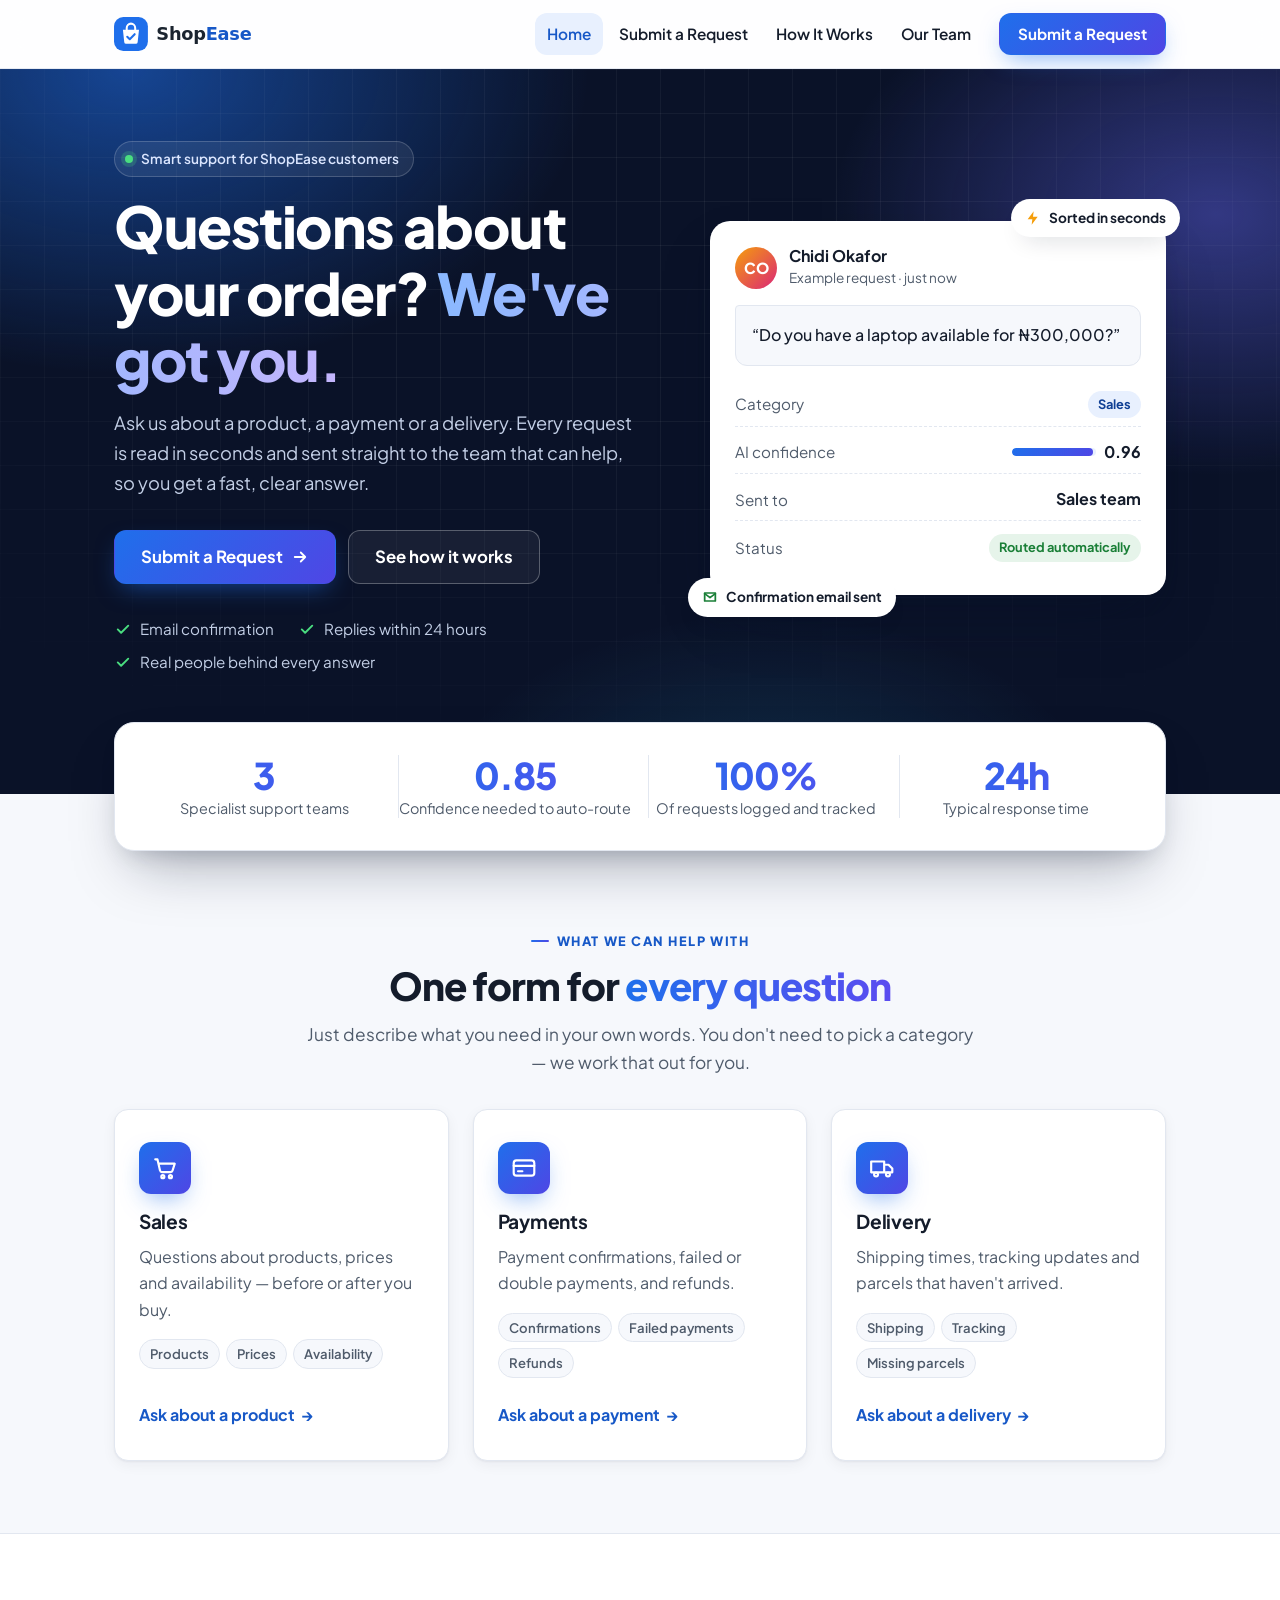
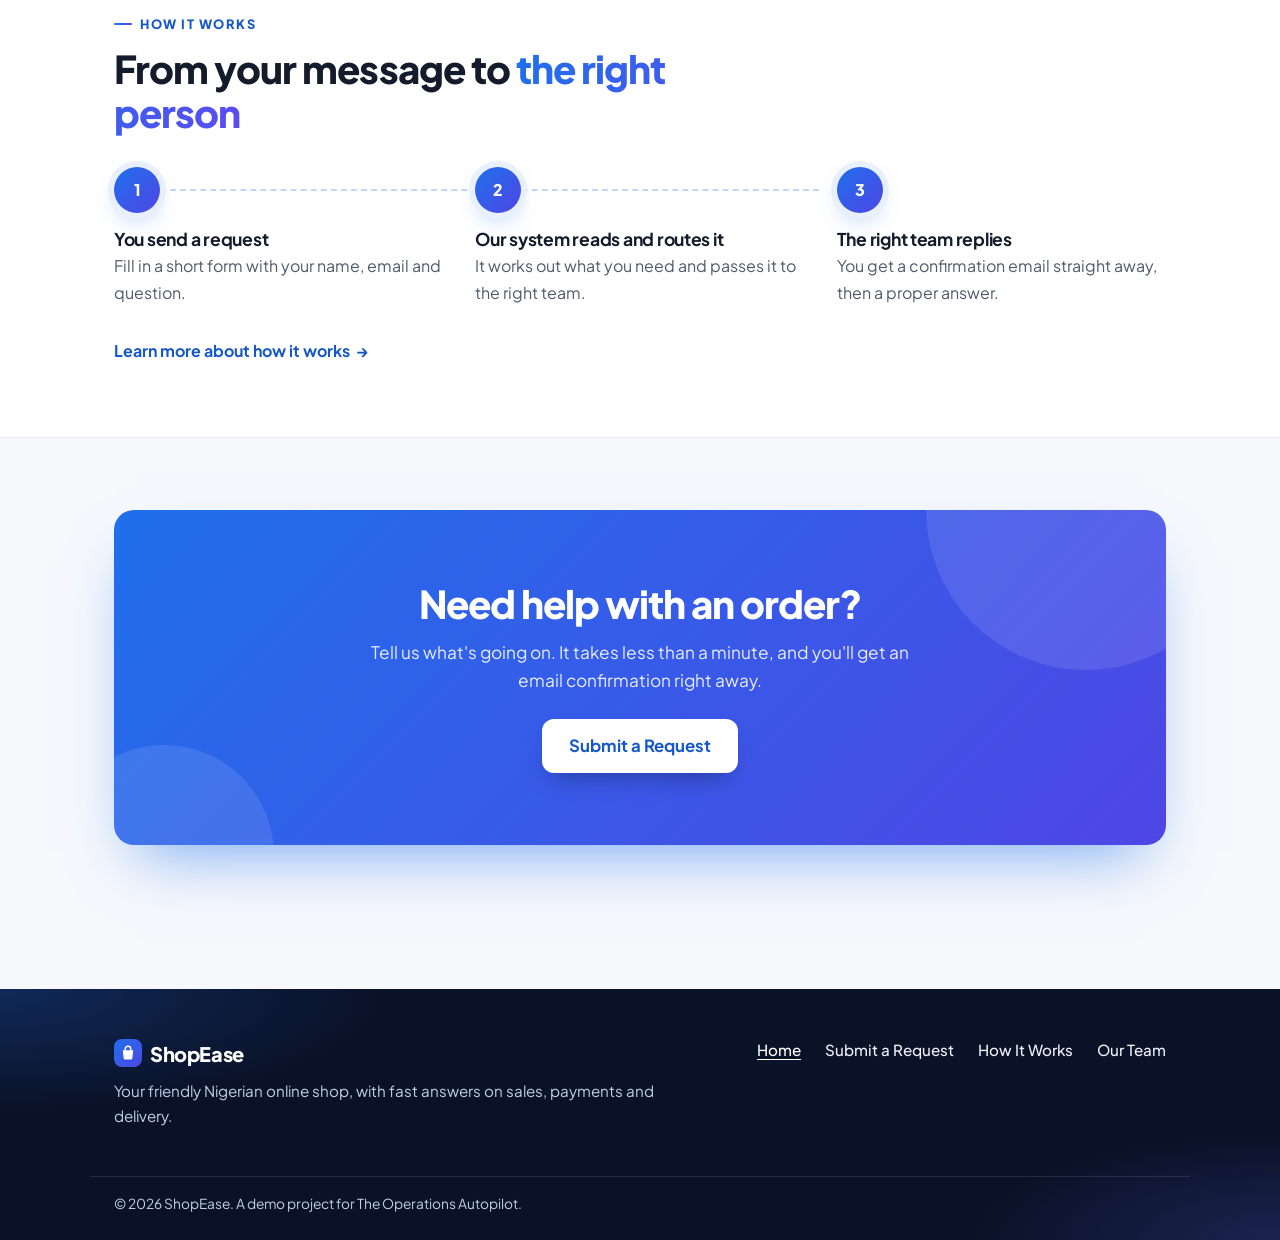
==== shopease-site/index.html @ 523d4b6e "first commit" ====
<!DOCTYPE html>
<html lang="en">
<head>
  <meta charset="utf-8">
  <meta name="viewport" content="width=device-width, initial-scale=1">
  <title>ShopEase — Fast help with sales, payments and delivery</title>
  <meta name="description" content="ShopEase customer support. Ask about products, payments or deliveries and your request goes straight to the right team.">
  <meta name="theme-color" content="#1f6feb">
  <link rel="icon" href="data:image/svg+xml,%3Csvg xmlns='http://www.w3.org/2000/svg' viewBox='0 0 40 40'%3E%3Crect width='40' height='40' rx='11' fill='%231f6feb'/%3E%3Cpath d='M10.5 15h19l-1.6 14.6a2.2 2.2 0 0 1-2.2 2H14.3a2.2 2.2 0 0 1-2.2-2z' fill='white'/%3E%3C/svg%3E">
  <link rel="preconnect" href="https://fonts.googleapis.com">
  <link rel="preconnect" href="https://fonts.gstatic.com" crossorigin>
  <link rel="stylesheet" href="https://fonts.googleapis.com/css2?family=Plus+Jakarta+Sans:wght@400;500;600;700;800&display=swap">
  <link rel="stylesheet" href="css/styles.css">
  <script src="js/main.js" defer></script>
</head>
<body>
  <a class="skip-link" href="#main">Skip to main content</a>

  <header class="site-header">
    <div class="container header-inner">
      <a class="brand" href="index.html"><img src="images/logo.svg" alt="ShopEase home" width="144" height="34"></a>
      <button class="nav-toggle" type="button" aria-expanded="false" aria-controls="site-nav" aria-label="Open menu">
        <span class="nav-toggle-bar"></span><span class="nav-toggle-bar"></span><span class="nav-toggle-bar"></span>
      </button>
      <nav id="site-nav" class="site-nav" aria-label="Main">
        <ul class="nav-list">
          <li><a href="index.html">Home</a></li>
          <li><a href="request.html">Submit a Request</a></li>
          <li><a href="how-it-works.html">How It Works</a></li>
          <li><a href="team.html">Our Team</a></li>
        </ul>
      </nav>
      <a class="btn btn-primary header-cta" href="request.html">Submit a Request</a>
    </div>
  </header>

  <main id="main">
    <section class="hero on-dark" aria-labelledby="hero-title">
      <div class="container hero-inner">
        <div>
          <span class="pill"><span class="pill-dot" aria-hidden="true"></span>Smart support for ShopEase customers</span>
          <h1 id="hero-title">Questions about your order? <span class="text-gradient">We've got you.</span></h1>
          <p class="lead">Ask us about a product, a payment or a delivery. Every request is read in seconds and sent straight to the team that can help, so you get a fast, clear answer.</p>
          <div class="btn-group">
            <a class="btn btn-primary btn-lg" href="request.html">Submit a Request
              <svg class="arrow" viewBox="0 0 24 24" fill="none" stroke="currentColor" stroke-width="2.4" stroke-linecap="round" stroke-linejoin="round" aria-hidden="true"><path d="M5 12h14M13 6l6 6-6 6"/></svg>
            </a>
            <a class="btn btn-ghost btn-lg" href="how-it-works.html">See how it works</a>
          </div>
          <ul class="trust-list">
            <li><svg viewBox="0 0 24 24" fill="none" stroke="currentColor" stroke-width="2.5" stroke-linecap="round" stroke-linejoin="round" aria-hidden="true"><path d="M5 12.5l4.5 4.5L19 7.5"/></svg>Email confirmation</li>
            <li><svg viewBox="0 0 24 24" fill="none" stroke="currentColor" stroke-width="2.5" stroke-linecap="round" stroke-linejoin="round" aria-hidden="true"><path d="M5 12.5l4.5 4.5L19 7.5"/></svg>Replies within 24 hours</li>
            <li><svg viewBox="0 0 24 24" fill="none" stroke="currentColor" stroke-width="2.5" stroke-linecap="round" stroke-linejoin="round" aria-hidden="true"><path d="M5 12.5l4.5 4.5L19 7.5"/></svg>Real people behind every answer</li>
          </ul>
        </div>

        <div class="hero-visual-wrap">
          <span class="float-chip chip-top" aria-hidden="true">
            <svg viewBox="0 0 24 24" fill="currentColor"><path d="M13 2L4 14h7l-1 8 9-12h-7z"/></svg>Sorted in seconds
          </span>
          <figure class="card hero-visual">
            <figcaption>
              <span class="mock-avatar" aria-hidden="true">CO</span>
              <span><span class="mock-from">Chidi Okafor</span><span class="mock-time">Example request · just now</span></span>
            </figcaption>
            <p class="mock-message">“Do you have a laptop available for ₦300,000?”</p>
            <dl class="mock-result">
              <div><dt>Category</dt><dd><span class="tag">Sales</span></dd></div>
              <div><dt>AI confidence</dt><dd class="meter"><span class="meter-track" aria-hidden="true"><span class="meter-fill"></span></span>0.96</dd></div>
              <div><dt>Sent to</dt><dd>Sales team</dd></div>
              <div><dt>Status</dt><dd><span class="tag tag-success">Routed automatically</span></dd></div>
            </dl>
          </figure>
          <span class="float-chip chip-bottom" aria-hidden="true">
            <svg viewBox="0 0 24 24" fill="none" stroke="currentColor" stroke-width="2.6" stroke-linecap="round" stroke-linejoin="round"><path d="M4 6h16v12H4z"/><path d="M4 7l8 6 8-6"/></svg>Confirmation email sent
          </span>
        </div>
      </div>
    </section>

    <section class="stats-wrap" aria-label="ShopEase support at a glance">
      <div class="container">
        <dl class="card stats">
          <div><dt>Specialist support teams</dt><dd class="text-gradient">3</dd></div>
          <div><dt>Confidence needed to auto-route</dt><dd class="text-gradient">0.85</dd></div>
          <div><dt>Of requests logged and tracked</dt><dd class="text-gradient">100%</dd></div>
          <div><dt>Typical response time</dt><dd class="text-gradient">24h</dd></div>
        </dl>
      </div>
    </section>

    <section class="section" aria-labelledby="help-title">
      <div class="container">
        <div class="section-head is-center">
          <span class="eyebrow">What we can help with</span>
          <h2 id="help-title">One form for <span class="text-gradient">every question</span></h2>
          <p>Just describe what you need in your own words. You don't need to pick a category — we work that out for you.</p>
        </div>

        <div class="grid grid-3">
          <article class="card service-card">
            <span class="icon-badge" aria-hidden="true">
              <svg viewBox="0 0 24 24" fill="none" stroke="currentColor" stroke-width="2" stroke-linecap="round" stroke-linejoin="round"><path d="M3 4h2l2.4 10.2a2 2 0 0 0 2 1.6h7.7a2 2 0 0 0 1.9-1.5L21 8H6.2"/><circle cx="10" cy="20" r="1.4"/><circle cx="17" cy="20" r="1.4"/></svg>
            </span>
            <h3>Sales</h3>
            <p>Questions about products, prices and availability — before or after you buy.</p>
            <ul class="topic-list" aria-label="Sales topics"><li>Products</li><li>Prices</li><li>Availability</li></ul>
            <a class="text-link" href="request.html">Ask about a product <span aria-hidden="true">→</span></a>
          </article>

          <article class="card service-card">
            <span class="icon-badge" aria-hidden="true">
              <svg viewBox="0 0 24 24" fill="none" stroke="currentColor" stroke-width="2" stroke-linecap="round" stroke-linejoin="round"><rect x="2.5" y="5" width="19" height="14" rx="2.5"/><path d="M2.5 10h19M6.5 15h4"/></svg>
            </span>
            <h3>Payments</h3>
            <p>Payment confirmations, failed or double payments, and refunds.</p>
            <ul class="topic-list" aria-label="Payment topics"><li>Confirmations</li><li>Failed payments</li><li>Refunds</li></ul>
            <a class="text-link" href="request.html">Ask about a payment <span aria-hidden="true">→</span></a>
          </article>

          <article class="card service-card">
            <span class="icon-badge" aria-hidden="true">
              <svg viewBox="0 0 24 24" fill="none" stroke="currentColor" stroke-width="2" stroke-linecap="round" stroke-linejoin="round"><path d="M2 6h12v10H2zM14 9h4l3.5 3.5V16H14"/><circle cx="6.5" cy="18" r="1.8"/><circle cx="17.5" cy="18" r="1.8"/></svg>
            </span>
            <h3>Delivery</h3>
            <p>Shipping times, tracking updates and parcels that haven't arrived.</p>
            <ul class="topic-list" aria-label="Delivery topics"><li>Shipping</li><li>Tracking</li><li>Missing parcels</li></ul>
            <a class="text-link" href="request.html">Ask about a delivery <span aria-hidden="true">→</span></a>
          </article>
        </div>
      </div>
    </section>

    <section class="section section-alt" aria-labelledby="steps-title">
      <div class="container">
        <div class="section-head">
          <span class="eyebrow">How it works</span>
          <h2 id="steps-title">From your message to <span class="text-gradient">the right person</span></h2>
        </div>
        <ol class="mini-steps">
          <li>
            <span class="step-num" aria-hidden="true">1</span>
            <div>
              <h3>You send a request</h3>
              <p>Fill in a short form with your name, email and question.</p>
            </div>
          </li>
          <li>
            <span class="step-num" aria-hidden="true">2</span>
            <div>
              <h3>Our system reads and routes it</h3>
              <p>It works out what you need and passes it to the right team.</p>
            </div>
          </li>
          <li>
            <span class="step-num" aria-hidden="true">3</span>
            <div>
              <h3>The right team replies</h3>
              <p>You get a confirmation email straight away, then a proper answer.</p>
            </div>
          </li>
        </ol>
        <a class="text-link" href="how-it-works.html">Learn more about how it works <span aria-hidden="true">→</span></a>
      </div>
    </section>

    <section class="section" aria-labelledby="cta-title">
      <div class="container">
        <div class="cta-band">
          <h2 id="cta-title">Need help with an order?</h2>
          <p>Tell us what's going on. It takes less than a minute, and you'll get an email confirmation right away.</p>
          <a class="btn btn-light btn-lg" href="request.html">Submit a Request</a>
        </div>
      </div>
    </section>
  </main>

  <footer class="site-footer">
    <div class="container footer-inner">
      <div>
        <p class="footer-brand"><span class="footer-mark" aria-hidden="true"></span>ShopEase</p>
        <p>Your friendly Nigerian online shop, with fast answers on sales, payments and delivery.</p>
      </div>
      <nav aria-label="Footer">
        <ul class="footer-links">
          <li><a href="index.html">Home</a></li>
          <li><a href="request.html">Submit a Request</a></li>
          <li><a href="how-it-works.html">How It Works</a></li>
          <li><a href="team.html">Our Team</a></li>
        </ul>
      </nav>
    </div>
    <div class="container footer-bottom">
      <p>&copy; <span data-year>2026</span> ShopEase. A demo project for The Operations Autopilot.</p>
    </div>
  </footer>
</body>
</html>
---- shopease-site/css/styles.css ----
/* ==========================================================================
   ShopEase — shared stylesheet (mobile-first)
   ========================================================================== */

:root {
  /* Brand */
  --color-brand: #1f6feb;
  --color-brand-dark: #1758c7;
  --color-brand-darker: #0f3f94;
  --color-brand-soft: #e8f0fe;
  --color-indigo: #4f46e5;
  --gradient-brand: linear-gradient(135deg, #1f6feb 0%, #4f46e5 100%);
  --gradient-brand-hover: linear-gradient(135deg, #1758c7 0%, #4338ca 100%);
  --gradient-text: linear-gradient(90deg, #1f6feb 0%, #5b4cf0 100%);
  --gradient-text-dark: linear-gradient(90deg, #8ab8ff 0%, #c4b5fd 100%);

  /* Surfaces & text */
  --color-bg: #f6f8fc;
  --color-surface: #ffffff;
  --color-text: #141c2b;
  --color-muted: #4f5b6b;
  --color-border: #e2e7f0;
  --color-input-border: #b3bdcb;
  --color-navy: #0a1228;
  --color-navy-2: #121d3d;
  --color-on-dark: #ffffff;
  --color-on-dark-muted: #c3cfe6;

  /* Status */
  --color-success: #1a7f37;
  --color-success-soft: #e6f4ea;
  --color-success-bright: #4ade80;
  --color-error: #c62828;
  --color-error-soft: #fdecec;
  --color-warning: #8a5a00;
  --color-warning-soft: #fff6d6;

  /* Footer */
  --color-footer-text: #c3cfe6;
  --color-footer-link: #eef3fa;

  /* Spacing */
  --space-1: 4px;
  --space-2: 8px;
  --space-3: 12px;
  --space-4: 16px;
  --space-5: 24px;
  --space-6: 32px;
  --space-7: 48px;
  --space-8: 72px;
  --space-9: 96px;

  /* Radii */
  --radius-sm: 10px;
  --radius: 12px;
  --radius-lg: 14px;
  --radius-xl: 20px;
  --radius-pill: 999px;

  /* Shadows */
  --shadow-sm: 0 1px 2px rgba(16, 24, 48, 0.05), 0 4px 14px rgba(16, 24, 48, 0.05);
  --shadow: 0 10px 30px -12px rgba(16, 24, 48, 0.18), 0 4px 10px -4px rgba(16, 24, 48, 0.06);
  --shadow-lg: 0 30px 60px -20px rgba(10, 18, 40, 0.35), 0 12px 24px -12px rgba(10, 18, 40, 0.2);
  --shadow-glow: 0 10px 24px -8px rgba(31, 111, 235, 0.55);
  --ring: 0 0 0 4px rgba(31, 111, 235, 0.18);
  --ring-error: 0 0 0 4px rgba(198, 40, 40, 0.15);

  /* Layout & type */
  --max-width: 1100px;
  --header-h: 68px;
  --font: "Plus Jakarta Sans", system-ui, -apple-system, "Segoe UI", Roboto, "Helvetica Neue", Arial, sans-serif;
  --transition: 0.2s ease;
}

/* ---------- Base ---------- */
*,
*::before,
*::after {
  box-sizing: border-box;
}

[hidden] {
  display: none !important;
}

html {
  -webkit-text-size-adjust: 100%;
  scroll-padding-top: calc(var(--header-h) + var(--space-4));
}

body {
  margin: 0;
  min-height: 100vh;
  display: flex;
  flex-direction: column;
  font-family: var(--font);
  font-size: 1rem;
  line-height: 1.65;
  color: var(--color-text);
  background: var(--color-bg);
  overflow-x: hidden;
  overflow-wrap: break-word;
  -webkit-font-smoothing: antialiased;
}

main {
  flex: 1 0 auto;
}

img,
svg {
  max-width: 100%;
}

img {
  display: block;
  height: auto;
}

h1,
h2,
h3 {
  margin: 0 0 var(--space-3);
  line-height: 1.15;
  letter-spacing: -0.025em;
  font-weight: 800;
}

h1 {
  font-size: clamp(2.2rem, 5vw + 1rem, 3.6rem);
}

h2 {
  font-size: clamp(1.7rem, 2.5vw + 1rem, 2.4rem);
}

h3 {
  font-size: 1.2rem;
  font-weight: 700;
  letter-spacing: -0.015em;
}

p {
  margin: 0 0 var(--space-4);
}

a {
  color: var(--color-brand-dark);
  text-underline-offset: 3px;
}

a:hover {
  color: var(--color-brand-darker);
}

:focus-visible {
  outline: 3px solid var(--color-brand);
  outline-offset: 2px;
  border-radius: 6px;
}

::selection {
  background: #cfe0ff;
}

.sr-only {
  position: absolute;
  width: 1px;
  height: 1px;
  padding: 0;
  margin: -1px;
  overflow: hidden;
  clip: rect(0, 0, 0, 0);
  white-space: nowrap;
  border: 0;
}

.skip-link {
  position: absolute;
  left: var(--space-4);
  top: -100px;
  z-index: 100;
  padding: var(--space-2) var(--space-4);
  background: var(--color-surface);
  border-radius: var(--radius-sm);
  box-shadow: var(--shadow);
  font-weight: 600;
}

.skip-link:focus {
  top: var(--space-2);
}

.container {
  position: relative;
  width: 100%;
  max-width: var(--max-width);
  margin: 0 auto;
  padding: 0 var(--space-4);
}

@media (min-width: 768px) {
  .container {
    padding: 0 var(--space-5);
  }
}

.text-gradient {
  background: var(--gradient-text);
  -webkit-background-clip: text;
  background-clip: text;
  color: transparent;
}

.on-dark .text-gradient {
  background-image: var(--gradient-text-dark);
}

/* ---------- Buttons ---------- */
.btn {
  position: relative;
  display: inline-flex;
  align-items: center;
  justify-content: center;
  gap: var(--space-2);
  min-height: 48px;
  padding: 11px 22px;
  border: 1px solid transparent;
  border-radius: var(--radius);
  font: inherit;
  font-weight: 700;
  line-height: 1.2;
  text-align: center;
  text-decoration: none;
  cursor: pointer;
  transition: background-color var(--transition), border-color var(--transition),
    color var(--transition), box-shadow var(--transition), transform var(--transition);
}

.btn svg {
  width: 18px;
  height: 18px;
  flex: none;
  transition: transform var(--transition);
}

.btn:hover svg.arrow {
  transform: translateX(3px);
}

.btn-primary {
  background: var(--color-brand);
  background-image: var(--gradient-brand);
  color: #fff;
  box-shadow: var(--shadow-glow);
}

.btn-primary:hover {
  background-image: var(--gradient-brand-hover);
  color: #fff;
  transform: translateY(-1px);
  box-shadow: 0 14px 28px -10px rgba(31, 111, 235, 0.65);
}

.btn-secondary {
  background: var(--color-surface);
  color: var(--color-brand-dark);
  border-color: var(--color-border);
  box-shadow: var(--shadow-sm);
}

.btn-secondary:hover {
  border-color: #b9cdf3;
  color: var(--color-brand-darker);
  transform: translateY(-1px);
}

.btn-ghost {
  background: rgba(255, 255, 255, 0.06);
  color: #fff;
  border-color: rgba(255, 255, 255, 0.28);
}

.btn-ghost:hover {
  background: rgba(255, 255, 255, 0.14);
  color: #fff;
  border-color: rgba(255, 255, 255, 0.5);
}

.btn-light {
  background: #fff;
  color: var(--color-brand-dark);
  box-shadow: 0 12px 24px -10px rgba(0, 0, 0, 0.35);
}

.btn-light:hover {
  color: var(--color-indigo);
  transform: translateY(-1px);
}

.btn-sm {
  min-height: 40px;
  padding: 8px 14px;
  font-size: 0.9rem;
}

.btn-lg {
  min-height: 54px;
  padding: 14px 26px;
  font-size: 1.05rem;
}

.btn-block {
  width: 100%;
}

.btn[disabled] {
  opacity: 0.75;
  cursor: not-allowed;
  transform: none;
}

.btn-group {
  display: flex;
  flex-wrap: wrap;
  gap: var(--space-3);
}

.spinner {
  display: none;
  width: 18px;
  height: 18px;
  border: 2px solid rgba(255, 255, 255, 0.45);
  border-top-color: #fff;
  border-radius: 50%;
  animation: spin 0.8s linear infinite;
}

.is-loading .spinner {
  display: inline-block;
}

@keyframes spin {
  to {
    transform: rotate(360deg);
  }
}

/* ---------- Header & navigation ---------- */
.site-header {
  position: sticky;
  top: 0;
  z-index: 50;
  background: rgba(255, 255, 255, 0.86);
  -webkit-backdrop-filter: saturate(180%) blur(14px);
  backdrop-filter: saturate(180%) blur(14px);
  border-bottom: 1px solid rgba(226, 231, 240, 0.8);
  transition: box-shadow var(--transition);
}

.site-header.is-scrolled {
  box-shadow: 0 6px 24px -12px rgba(10, 18, 40, 0.25);
}

.header-inner {
  display: flex;
  align-items: center;
  gap: var(--space-4);
  min-height: var(--header-h);
}

.brand {
  display: inline-flex;
  align-items: center;
  margin-right: auto;
  border-radius: var(--radius-sm);
}

.brand img {
  width: 144px;
  height: auto;
}

.nav-toggle {
  display: inline-flex;
  flex-direction: column;
  justify-content: center;
  gap: 5px;
  width: 46px;
  height: 46px;
  padding: 12px 11px;
  background: var(--color-surface);
  border: 1px solid var(--color-border);
  border-radius: var(--radius);
  box-shadow: var(--shadow-sm);
  cursor: pointer;
}

.nav-toggle-bar {
  display: block;
  width: 100%;
  height: 2px;
  background: var(--color-text);
  border-radius: 2px;
  transition: transform var(--transition), opacity var(--transition);
}

.nav-open .nav-toggle-bar:nth-child(1) {
  transform: translateY(7px) rotate(45deg);
}

.nav-open .nav-toggle-bar:nth-child(2) {
  opacity: 0;
}

.nav-open .nav-toggle-bar:nth-child(3) {
  transform: translateY(-7px) rotate(-45deg);
}

.site-nav {
  display: none;
  position: absolute;
  top: 100%;
  left: 0;
  right: 0;
  background: var(--color-surface);
  border-bottom: 1px solid var(--color-border);
  box-shadow: var(--shadow-lg);
}

.nav-open .site-nav {
  display: block;
  animation: menu-in 0.2s ease;
}

@keyframes menu-in {
  from {
    opacity: 0;
    transform: translateY(-6px);
  }
}

.nav-list {
  list-style: none;
  margin: 0;
  padding: var(--space-2) var(--space-4) var(--space-4);
}

.nav-list a {
  display: block;
  padding: var(--space-3) var(--space-4);
  border-radius: var(--radius);
  color: var(--color-text);
  font-weight: 600;
  text-decoration: none;
  transition: background-color var(--transition), color var(--transition);
}

.nav-list a:hover {
  background: var(--color-brand-soft);
  color: var(--color-brand-darker);
}

.nav-list a[aria-current="page"] {
  background: var(--color-brand-soft);
  color: var(--color-brand-dark);
}

.header-cta {
  display: none;
}

@media (min-width: 960px) {
  .nav-toggle {
    display: none;
  }

  .site-nav {
    display: block;
    position: static;
    background: none;
    border: 0;
    box-shadow: none;
  }

  .nav-list {
    display: flex;
    gap: var(--space-1);
    padding: 0;
  }

  .nav-list a {
    padding: var(--space-2) var(--space-3);
    font-size: 0.96rem;
  }

  .header-cta {
    display: inline-flex;
    min-height: 42px;
    padding: 8px 18px;
    font-size: 0.95rem;
  }
}

/* ---------- Dark hero areas ---------- */
.on-dark {
  position: relative;
  isolation: isolate;
  overflow: hidden;
  color: var(--color-on-dark);
  background:
    radial-gradient(60% 70% at 10% 0%, rgba(31, 111, 235, 0.55) 0%, transparent 60%),
    radial-gradient(50% 60% at 95% 20%, rgba(99, 102, 241, 0.45) 0%, transparent 60%),
    radial-gradient(40% 50% at 60% 110%, rgba(56, 189, 248, 0.2) 0%, transparent 70%),
    var(--color-navy);
}

/* faint grid texture */
.on-dark::before {
  content: "";
  position: absolute;
  inset: 0;
  z-index: -1;
  background-image:
    linear-gradient(rgba(255, 255, 255, 0.05) 1px, transparent 1px),
    linear-gradient(90deg, rgba(255, 255, 255, 0.05) 1px, transparent 1px);
  background-size: 44px 44px;
  -webkit-mask-image: radial-gradient(ellipse 80% 70% at 50% 30%, #000 30%, transparent 100%);
  mask-image: radial-gradient(ellipse 80% 70% at 50% 30%, #000 30%, transparent 100%);
}

.on-dark h1,
.on-dark h2 {
  color: var(--color-on-dark);
}

.on-dark .lead {
  color: var(--color-on-dark-muted);
}

.pill {
  display: inline-flex;
  align-items: center;
  gap: var(--space-2);
  margin-bottom: var(--space-4);
  padding: 6px 14px 6px 10px;
  border: 1px solid rgba(255, 255, 255, 0.18);
  border-radius: var(--radius-pill);
  background: rgba(255, 255, 255, 0.07);
  color: #dbe6ff;
  font-size: 0.85rem;
  font-weight: 600;
}

.pill-dot {
  width: 8px;
  height: 8px;
  border-radius: 50%;
  background: var(--color-success-bright);
  box-shadow: 0 0 0 4px rgba(74, 222, 128, 0.2);
}

/* ---------- Sections & generic blocks ---------- */
.section {
  padding: var(--space-7) 0;
}

.section-alt {
  background: var(--color-surface);
  border-top: 1px solid var(--color-border);
  border-bottom: 1px solid var(--color-border);
}

@media (min-width: 768px) {
  .section {
    padding: var(--space-8) 0;
  }
}

.section.section-tight {
  padding-top: var(--space-6);
}

.section.section-flush {
  padding-top: 0;
}

.section-head {
  max-width: 680px;
  margin-bottom: var(--space-6);
}

.section-head.is-center {
  margin-left: auto;
  margin-right: auto;
  text-align: center;
}

.section-head p {
  color: var(--color-muted);
  font-size: 1.08rem;
}

.eyebrow {
  display: inline-flex;
  align-items: center;
  gap: var(--space-2);
  margin-bottom: var(--space-3);
  color: var(--color-brand-dark);
  font-size: 0.8rem;
  font-weight: 800;
  letter-spacing: 0.12em;
  text-transform: uppercase;
}

.eyebrow::before {
  content: "";
  width: 18px;
  height: 2px;
  border-radius: 2px;
  background: var(--gradient-brand);
}

.lead {
  font-size: 1.14rem;
  color: var(--color-muted);
  max-width: 620px;
}

.card {
  background: var(--color-surface);
  border: 1px solid var(--color-border);
  border-radius: var(--radius-lg);
  box-shadow: var(--shadow-sm);
  padding: var(--space-5);
}

.card > :last-child {
  margin-bottom: 0;
}

.grid {
  display: grid;
  gap: var(--space-5);
}

@media (min-width: 768px) {
  .grid-3 {
    grid-template-columns: repeat(3, minmax(0, 1fr));
  }

  .grid-2 {
    grid-template-columns: repeat(2, minmax(0, 1fr));
  }
}

.icon-badge {
  display: inline-grid;
  place-items: center;
  width: 52px;
  height: 52px;
  margin-bottom: var(--space-4);
  border-radius: var(--radius);
  background: var(--gradient-brand);
  color: #fff;
  box-shadow: var(--shadow-glow);
}

.icon-badge svg {
  width: 26px;
  height: 26px;
}

.text-link {
  display: inline-flex;
  align-items: center;
  gap: 6px;
  font-weight: 700;
  text-decoration: none;
}

.text-link span {
  transition: transform var(--transition);
}

.text-link:hover span {
  transform: translateX(3px);
}

.tag {
  display: inline-block;
  padding: 3px 10px;
  border-radius: var(--radius-pill);
  font-size: 0.8rem;
  font-weight: 700;
  background: var(--color-brand-soft);
  color: var(--color-brand-darker);
}

.tag-success {
  background: var(--color-success-soft);
  color: var(--color-success);
}

.tag-warning {
  background: var(--color-warning-soft);
  color: var(--color-warning);
}

/* Fade-up on scroll (added by main.js only to content below the fold) */
.reveal-pending {
  opacity: 0;
  transform: translateY(18px);
}

.reveal-in {
  opacity: 1;
  transform: none;
  transition: opacity 0.6s ease, transform 0.6s ease;
}

/* ---------- Home hero ---------- */
.hero {
  padding: var(--space-7) 0 var(--space-9);
}

.hero-inner {
  display: grid;
  gap: var(--space-7);
  align-items: center;
}

.hero h1 {
  margin-bottom: var(--space-4);
}

.hero .lead {
  margin-bottom: var(--space-6);
}

.trust-list {
  list-style: none;
  display: flex;
  flex-wrap: wrap;
  gap: var(--space-2) var(--space-5);
  margin: var(--space-6) 0 0;
  padding: 0;
  color: var(--color-on-dark-muted);
  font-size: 0.95rem;
}

.trust-list li {
  display: inline-flex;
  align-items: center;
  gap: var(--space-2);
}

.trust-list svg {
  width: 18px;
  height: 18px;
  color: var(--color-success-bright);
  flex: none;
}

.hero-visual-wrap {
  position: relative;
  padding: var(--space-4) 0;
}

.hero-visual {
  margin: 0;
  padding: var(--space-5);
  border: 1px solid rgba(255, 255, 255, 0.6);
  border-radius: var(--radius-xl);
  color: var(--color-text);
  box-shadow: var(--shadow-lg);
}

.hero-visual figcaption {
  display: flex;
  align-items: center;
  gap: var(--space-3);
  margin-bottom: var(--space-4);
}

.mock-avatar {
  display: grid;
  place-items: center;
  flex: none;
  width: 42px;
  height: 42px;
  border-radius: 50%;
  background: linear-gradient(135deg, #f59e0b, #db2777);
  color: #fff;
  font-weight: 800;
  font-size: 0.95rem;
}

.mock-from {
  display: block;
  font-weight: 700;
  line-height: 1.3;
}

.mock-time {
  display: block;
  color: var(--color-muted);
  font-size: 0.85rem;
}

.mock-message {
  margin: 0 0 var(--space-4);
  padding: var(--space-4);
  background: var(--color-bg);
  border: 1px solid var(--color-border);
  border-radius: 4px var(--radius) var(--radius) var(--radius);
  font-size: 1rem;
  font-weight: 500;
}

.mock-result {
  display: grid;
  gap: var(--space-1);
  margin: 0;
}

.mock-result > div {
  display: flex;
  align-items: center;
  justify-content: space-between;
  gap: var(--space-3);
  padding: var(--space-2) 0;
  border-bottom: 1px dashed var(--color-border);
}

.mock-result > div:last-child {
  border-bottom: 0;
}

.mock-result dt {
  color: var(--color-muted);
  font-size: 0.95rem;
}

.mock-result dd {
  margin: 0;
  font-weight: 700;
  text-align: right;
}

.meter {
  display: inline-flex;
  align-items: center;
  gap: var(--space-2);
}

.meter-track {
  width: 84px;
  height: 8px;
  border-radius: var(--radius-pill);
  background: var(--color-brand-soft);
  overflow: hidden;
}

.meter-fill {
  display: block;
  height: 100%;
  width: 96%;
  border-radius: inherit;
  background: var(--gradient-brand);
}

.float-chip {
  position: absolute;
  z-index: 2;
  display: inline-flex;
  align-items: center;
  gap: var(--space-2);
  padding: 8px 14px;
  border-radius: var(--radius-pill);
  background: #fff;
  color: var(--color-text);
  font-size: 0.85rem;
  font-weight: 700;
  box-shadow: var(--shadow-lg);
  animation: float 6s ease-in-out infinite;
}

.float-chip svg {
  width: 16px;
  height: 16px;
}

.chip-top {
  top: -6px;
  right: 12px;
}

.chip-top svg {
  color: #f59e0b;
}

.chip-bottom {
  bottom: -6px;
  left: 12px;
  animation-delay: -3s;
}

.chip-bottom svg {
  color: var(--color-success);
}

@keyframes float {
  50% {
    transform: translateY(-6px);
  }
}

@media (min-width: 900px) {
  .hero {
    padding: var(--space-8) 0 calc(var(--space-9) + var(--space-5));
  }

  .hero-inner {
    grid-template-columns: minmax(0, 1.15fr) minmax(0, 1fr);
    gap: var(--space-8);
  }

  .chip-top {
    right: -14px;
  }

  .chip-bottom {
    left: -22px;
  }
}

/* ---------- Stats strip ---------- */
.stats-wrap {
  margin-top: calc(-1 * var(--space-8));
  position: relative;
  z-index: 2;
}

.stats {
  display: grid;
  grid-template-columns: repeat(2, minmax(0, 1fr));
  gap: var(--space-5) var(--space-4);
  margin: 0;
  padding: var(--space-5);
  border-radius: var(--radius-xl);
  box-shadow: var(--shadow-lg);
}

.stats > div {
  display: flex;
  flex-direction: column-reverse;
  justify-content: flex-end; /* numbers line up at the top */
  text-align: center;
}

.stats dt {
  color: var(--color-muted);
  font-size: 0.9rem;
  line-height: 1.4;
}

.stats dd {
  margin: 0 0 2px;
  font-size: clamp(1.7rem, 3vw + 0.8rem, 2.3rem);
  font-weight: 800;
  letter-spacing: -0.03em;
  line-height: 1.1;
}

@media (min-width: 768px) {
  .stats {
    grid-template-columns: repeat(4, minmax(0, 1fr));
    padding: var(--space-6);
  }

  .stats > div + div {
    border-left: 1px solid var(--color-border);
  }
}

/* ---------- Service cards ---------- */
.service-card {
  position: relative;
  display: flex;
  flex-direction: column;
  padding: var(--space-6) var(--space-5);
  overflow: hidden;
  transition: box-shadow var(--transition), transform var(--transition), border-color var(--transition);
}

.service-card::after {
  content: "";
  position: absolute;
  inset: 0 0 auto 0;
  height: 4px;
  background: var(--gradient-brand);
  transform: scaleX(0);
  transform-origin: left;
  transition: transform 0.35s ease;
}

.service-card:hover {
  border-color: #c9d8f5;
  box-shadow: var(--shadow);
  transform: translateY(-4px);
}

.service-card:hover::after {
  transform: scaleX(1);
}

.service-card p {
  color: var(--color-muted);
}

.topic-list {
  list-style: none;
  display: flex;
  flex-wrap: wrap;
  gap: 6px;
  margin: 0 0 var(--space-5);
  padding: 0;
}

.topic-list li {
  padding: 3px 10px;
  border-radius: var(--radius-pill);
  background: var(--color-bg);
  border: 1px solid var(--color-border);
  color: var(--color-muted);
  font-size: 0.82rem;
  font-weight: 600;
}

.service-card .text-link {
  margin-top: auto;
}

/* ---------- Mini steps (home teaser) ---------- */
.mini-steps {
  position: relative;
  list-style: none;
  margin: 0 0 var(--space-6);
  padding: 0;
  display: grid;
  gap: var(--space-4);
}

.mini-steps li {
  display: flex;
  gap: var(--space-4);
  align-items: flex-start;
}

.step-num {
  position: relative;
  display: inline-grid;
  place-items: center;
  flex: none;
  width: 46px;
  height: 46px;
  border-radius: 50%;
  background: var(--gradient-brand);
  color: #fff;
  font-weight: 800;
  box-shadow: 0 0 0 6px var(--color-brand-soft), var(--shadow-glow);
}

.mini-steps h3 {
  margin-bottom: var(--space-1);
  font-size: 1.1rem;
}

.mini-steps p {
  margin: 0;
  color: var(--color-muted);
}

@media (min-width: 768px) {
  .mini-steps {
    grid-template-columns: repeat(3, minmax(0, 1fr));
    gap: var(--space-6);
  }

  /* dashed line joining the three steps */
  .mini-steps::before {
    content: "";
    position: absolute;
    top: 22px;
    left: 46px;
    right: 33%;
    border-top: 2px dashed #c4d5f5;
  }

  .mini-steps li {
    flex-direction: column;
  }
}

/* ---------- CTA band ---------- */
.cta-band {
  position: relative;
  isolation: isolate;
  overflow: hidden;
  padding: var(--space-7) var(--space-5);
  border-radius: var(--radius-xl);
  background: var(--gradient-brand);
  color: #fff;
  text-align: center;
  box-shadow: 0 30px 60px -24px rgba(31, 111, 235, 0.6);
}

.cta-band::before,
.cta-band::after {
  content: "";
  position: absolute;
  z-index: -1;
  border-radius: 50%;
  background: rgba(255, 255, 255, 0.1);
}

.cta-band::before {
  width: 320px;
  height: 320px;
  top: -160px;
  right: -80px;
}

.cta-band::after {
  width: 220px;
  height: 220px;
  bottom: -120px;
  left: -60px;
}

.cta-band h2 {
  color: #fff;
}

.cta-band p {
  max-width: 560px;
  margin: 0 auto var(--space-5);
  color: #e6edff;
  font-size: 1.08rem;
}

@media (min-width: 768px) {
  .cta-band {
    padding: var(--space-8) var(--space-7);
  }
}

/* ---------- Inner page hero ---------- */
.page-hero {
  padding: var(--space-7) 0;
}

.page-hero h1 {
  font-size: clamp(2rem, 3.5vw + 1rem, 3rem);
}

.page-hero .lead {
  margin-bottom: 0;
}

.page-hero.has-overlap {
  padding-bottom: calc(var(--space-7) + var(--space-7));
}

.overlap {
  margin-top: calc(-1 * var(--space-7));
  position: relative;
  z-index: 2;
}

@media (min-width: 768px) {
  .page-hero {
    padding: var(--space-8) 0;
  }

  .page-hero.has-overlap {
    padding-bottom: calc(var(--space-8) + var(--space-7));
  }
}

/* ---------- Alerts ---------- */
.alert {
  display: flex;
  flex-wrap: wrap;
  align-items: center;
  gap: var(--space-3);
  padding: var(--space-3) var(--space-4);
  border: 1px solid;
  border-radius: var(--radius);
  font-size: 0.96rem;
}

.alert p {
  flex: 1 1 220px;
  margin: 0;
}

.alert-warning {
  background: var(--color-warning-soft);
  border-color: #f0d68a;
  color: var(--color-warning);
}

.alert-error {
  background: var(--color-error-soft);
  border-color: #f3b8b8;
  color: var(--color-error);
}

.alert-success {
  background: var(--color-success-soft);
  border-color: #b5dfc0;
  color: var(--color-success);
}

.alert-info {
  background: var(--color-brand-soft);
  border-color: #bcd2fa;
  color: var(--color-brand-darker);
}

.alert code {
  font-weight: 700;
}

/* ---------- Request page ---------- */
.request-layout {
  display: grid;
  gap: var(--space-5);
  align-items: start;
}

@media (min-width: 900px) {
  .request-layout {
    grid-template-columns: minmax(0, 1.7fr) minmax(0, 1fr);
  }

  .info-card {
    position: sticky;
    top: calc(var(--header-h) + var(--space-4));
  }
}

.stack > * + * {
  margin-top: var(--space-4);
}

.demo-panel {
  border: 2px dashed #8fb3f5;
  background: linear-gradient(135deg, #eef4ff 0%, #f1efff 100%);
  box-shadow: var(--shadow);
}

.demo-panel h2 {
  font-size: 1.15rem;
  margin-bottom: var(--space-1);
}

.demo-panel p {
  color: var(--color-muted);
  font-size: 0.95rem;
  margin-bottom: var(--space-3);
}

.demo-buttons {
  display: flex;
  flex-wrap: wrap;
  gap: var(--space-2);
}

.form-card {
  position: relative;
  overflow: hidden;
  padding: var(--space-6) var(--space-5);
  border-radius: var(--radius-xl);
  box-shadow: var(--shadow-lg);
}

.form-card::before {
  content: "";
  position: absolute;
  inset: 0 0 auto 0;
  height: 5px;
  background: var(--gradient-brand);
}

@media (min-width: 768px) {
  .form-card {
    padding: var(--space-7) var(--space-7) var(--space-6);
  }
}

.form-card h2 {
  font-size: 1.5rem;
  margin-bottom: var(--space-1);
}

.form-note {
  color: var(--color-muted);
  font-size: 0.92rem;
  margin-bottom: var(--space-5);
}

.field {
  margin-bottom: var(--space-5);
}

.field label {
  display: block;
  margin-bottom: 8px;
  font-weight: 700;
  font-size: 0.96rem;
}

.req {
  color: var(--color-error);
}

.field input,
.field textarea {
  display: block;
  width: 100%;
  padding: 13px 16px;
  font: inherit;
  font-size: 1rem; /* 16px avoids zoom on iOS */
  color: var(--color-text);
  background: #fbfcfe;
  border: 1px solid var(--color-input-border);
  border-radius: var(--radius);
  outline: 2px solid transparent;
  transition: border-color var(--transition), box-shadow var(--transition), background-color var(--transition);
}

.field input::placeholder,
.field textarea::placeholder {
  color: #6b7686;
}

.field textarea {
  min-height: 170px;
  resize: vertical;
}

.field input:hover,
.field textarea:hover {
  border-color: #8d9aad;
}

.field input:focus,
.field textarea:focus {
  background: #fff;
  border-color: var(--color-brand);
  box-shadow: var(--ring);
}

.field [aria-invalid="true"] {
  border-color: var(--color-error);
  background: #fffafa;
}

.field [aria-invalid="true"]:focus {
  box-shadow: var(--ring-error);
}

.field-meta {
  display: flex;
  align-items: flex-start;
  gap: var(--space-3);
}

.field-hint {
  margin: 6px 0 0;
  color: var(--color-muted);
  font-size: 0.9rem;
}

.field-error {
  margin: 6px 0 0;
  color: var(--color-error);
  font-size: 0.9rem;
  font-weight: 600;
}

.field-error:empty {
  display: none;
}

.char-count {
  margin: 6px 0 0 auto;
  color: var(--color-muted);
  font-size: 0.86rem;
  font-variant-numeric: tabular-nums;
  white-space: nowrap;
}

.char-count.is-near {
  color: var(--color-warning);
  font-weight: 700;
}

.hp-field {
  position: absolute;
  left: -10000px;
  width: 1px;
  height: 1px;
  overflow: hidden;
}

.form-status:not(:empty) {
  margin-bottom: var(--space-4);
}

.secure-note {
  display: flex;
  align-items: center;
  justify-content: center;
  gap: 6px;
  margin: var(--space-3) 0 0;
  color: var(--color-muted);
  font-size: 0.85rem;
}

.secure-note svg {
  width: 15px;
  height: 15px;
  flex: none;
}

.success-panel {
  text-align: center;
  padding: var(--space-5) 0;
  animation: pop-in 0.35s ease;
}

.success-panel:focus {
  outline: none;
}

@keyframes pop-in {
  from {
    opacity: 0;
    transform: scale(0.97);
  }
}

.success-icon {
  display: inline-grid;
  place-items: center;
  width: 76px;
  height: 76px;
  margin-bottom: var(--space-4);
  border-radius: 50%;
  background: linear-gradient(135deg, #22c55e, #15803d);
  color: #fff;
  box-shadow: 0 0 0 10px var(--color-success-soft), 0 14px 30px -10px rgba(21, 128, 61, 0.6);
}

.success-icon svg {
  width: 36px;
  height: 36px;
}

.success-panel p {
  max-width: 460px;
  margin-left: auto;
  margin-right: auto;
  color: var(--color-muted);
  overflow-wrap: anywhere;
}

.info-card {
  padding: var(--space-6) var(--space-5);
  border-radius: var(--radius-xl);
  box-shadow: var(--shadow);
}

.info-card h2 {
  font-size: 1.2rem;
}

.check-list {
  list-style: none;
  margin: 0 0 var(--space-4);
  padding: 0;
}

.check-list li {
  position: relative;
  padding-left: 32px;
  margin-bottom: var(--space-3);
  color: var(--color-muted);
}

.check-list li strong {
  color: var(--color-text);
}

.check-list li::before {
  content: "";
  position: absolute;
  left: 0;
  top: 3px;
  width: 22px;
  height: 22px;
  border-radius: 50%;
  background: var(--color-success-soft)
    url("data:image/svg+xml,%3Csvg xmlns='http://www.w3.org/2000/svg' viewBox='0 0 24 24' fill='none' stroke='%231a7f37' stroke-width='3' stroke-linecap='round' stroke-linejoin='round'%3E%3Cpath d='M5 12.5l4.5 4.5L19 7.5'/%3E%3C/svg%3E")
    center / 12px no-repeat;
}

.response-time {
  display: flex;
  align-items: center;
  gap: var(--space-3);
  padding: var(--space-4);
  border-radius: var(--radius);
  background: linear-gradient(135deg, #eef4ff 0%, #f1efff 100%);
  font-size: 0.95rem;
}

.response-time svg {
  width: 28px;
  height: 28px;
  flex: none;
  color: var(--color-brand-dark);
}

/* ---------- How it works: flow diagram ---------- */
.flow {
  list-style: none;
  margin: 0;
  padding: 0;
  display: grid;
  gap: var(--space-4);
}

.flow-step {
  position: relative;
  padding-left: 64px;
}

.flow-step .step-num {
  position: absolute;
  left: 0;
  top: 0;
  z-index: 1;
}

.flow-step::before {
  content: "";
  position: absolute;
  left: 22px;
  top: 46px;
  bottom: calc(-1 * var(--space-4));
  width: 2px;
  background: linear-gradient(180deg, #8fb3f5, #c4b5fd);
}

.flow-step:last-child::before {
  display: none;
}

.flow-card {
  padding: var(--space-4) var(--space-5);
  transition: box-shadow var(--transition), transform var(--transition);
}

.flow-card:hover {
  box-shadow: var(--shadow);
  transform: translateY(-2px);
}

.flow-card h3 {
  margin-bottom: var(--space-1);
  font-size: 1.08rem;
}

.flow-card p {
  margin: 0;
  color: var(--color-muted);
}

.flow-step.is-decision .step-num {
  background: linear-gradient(135deg, #b45309, #8a5a00);
  box-shadow: 0 0 0 6px var(--color-warning-soft), 0 10px 24px -8px rgba(180, 83, 9, 0.5);
}

.flow-step.is-decision .flow-card {
  border-color: #f0d68a;
  background: linear-gradient(180deg, #fffdf5 0%, #fff 60%);
}

.branch-tags {
  display: flex;
  flex-wrap: wrap;
  gap: var(--space-2);
  margin-top: var(--space-3);
}

@media (min-width: 900px) {
  .flow {
    grid-template-columns: repeat(3, minmax(0, 1fr));
    gap: var(--space-7) var(--space-6);
  }

  .flow-step {
    padding-left: 0;
    display: flex;
    flex-direction: column;
  }

  .flow-step .step-num {
    position: relative;
    margin-bottom: var(--space-4);
  }

  .flow-card {
    flex: 1;
  }

  .flow-step::before {
    left: 60px;
    right: calc(-1 * var(--space-6) + 10px);
    top: 22px;
    bottom: auto;
    width: auto;
    height: 2px;
    background: linear-gradient(90deg, #8fb3f5, #c4b5fd);
  }

  /* arrow head at the end of each connector */
  .flow-step::after {
    content: "";
    position: absolute;
    top: 17px;
    right: calc(-1 * var(--space-6) + 6px);
    border: 6px solid transparent;
    border-left: 8px solid #c4b5fd;
    border-right: 0;
  }

  .flow-step:nth-child(3n)::before,
  .flow-step:nth-child(3n)::after,
  .flow-step:last-child::after {
    display: none;
  }
}

/* ---------- How it works: compare & failsafe ---------- */
.compare-card {
  position: relative;
  overflow: hidden;
  padding: var(--space-6) var(--space-5);
  border-radius: var(--radius-xl);
}

.compare-card::before {
  content: "";
  position: absolute;
  inset: 0 0 auto 0;
  height: 5px;
  background: linear-gradient(90deg, #22c55e, #15803d);
}

.compare-card.is-human::before {
  background: linear-gradient(90deg, #f59e0b, #b45309);
}

.compare-card h3 {
  margin-top: var(--space-3);
}

.compare-card blockquote {
  margin: var(--space-4) 0;
  padding: var(--space-4);
  border-left: 4px solid #c4d5f5;
  border-radius: 0 var(--radius) var(--radius) 0;
  background: var(--color-bg);
  font-style: italic;
  font-weight: 500;
}

.compare-card.is-human blockquote {
  border-left-color: #f0d68a;
}

.compare-card dl {
  margin: 0;
  display: grid;
  gap: var(--space-2);
}

.compare-card dl div {
  display: flex;
  flex-wrap: wrap;
  justify-content: space-between;
  gap: var(--space-1) var(--space-3);
  padding-bottom: var(--space-2);
  border-bottom: 1px dashed var(--color-border);
}

.compare-card dl div:last-child {
  border-bottom: 0;
}

.compare-card dt {
  color: var(--color-muted);
}

.compare-card dd {
  margin: 0;
  font-weight: 700;
}

.failsafe {
  display: grid;
  gap: var(--space-4);
  padding: var(--space-6) var(--space-5);
  border-radius: var(--radius-xl);
  background:
    radial-gradient(80% 120% at 100% 0%, rgba(79, 70, 229, 0.08) 0%, transparent 60%),
    var(--color-surface);
  box-shadow: var(--shadow);
}

.failsafe h2 {
  font-size: 1.5rem;
}

.failsafe .check-list {
  margin-bottom: 0;
}

@media (min-width: 768px) {
  .failsafe {
    grid-template-columns: auto 1fr;
    gap: var(--space-5);
    align-items: start;
    padding: var(--space-7);
  }

  .failsafe .icon-badge {
    margin-bottom: 0;
  }
}

/* ---------- Team ---------- */
.team-grid {
  display: grid;
  gap: var(--space-5);
  grid-template-columns: minmax(0, 1fr);
}

@media (min-width: 600px) {
  .team-grid {
    grid-template-columns: repeat(2, minmax(0, 1fr));
  }
}

@media (min-width: 960px) {
  .team-grid {
    grid-template-columns: repeat(4, minmax(0, 1fr));
  }
}

.team-card {
  position: relative;
  overflow: hidden;
  text-align: center;
  padding: 52px var(--space-5) var(--space-6);
  border-radius: var(--radius-xl);
  box-shadow: var(--shadow);
  transition: box-shadow var(--transition), transform var(--transition);
}

/* gradient banner behind the photo */
.team-card::before {
  content: "";
  position: absolute;
  inset: 0 0 auto 0;
  height: 108px;
  background:
    radial-gradient(70% 120% at 0% 0%, rgba(56, 189, 248, 0.45), transparent 60%),
    var(--gradient-brand);
}

.team-card > * {
  position: relative;
}

.team-card:hover {
  box-shadow: var(--shadow-lg);
  transform: translateY(-4px);
}

.team-photo,
.avatar-initials {
  width: 124px;
  height: 124px;
  aspect-ratio: 1 / 1;
  margin: 0 auto var(--space-4);
  border-radius: 50%;
  border: 5px solid #fff;
  box-shadow: 0 12px 24px -10px rgba(10, 18, 40, 0.45);
}

.team-photo {
  object-fit: cover;
  background: var(--color-bg);
}

.avatar-initials {
  display: grid;
  place-items: center;
  color: #fff;
  font-size: 2.3rem;
  font-weight: 800;
  letter-spacing: 0.02em;
  user-select: none;
}

.team-name {
  margin: 0;
  font-size: 1.18rem;
}

.team-title {
  display: inline-block;
  margin: var(--space-2) 0 0;
  padding: 3px 12px;
  border-radius: var(--radius-pill);
  background: var(--color-brand-soft);
  color: var(--color-brand-dark);
  font-size: 0.86rem;
  font-weight: 700;
}

.team-bio {
  margin: var(--space-3) 0 0;
  color: var(--color-muted);
  font-size: 0.95rem;
}

.team-links {
  display: flex;
  justify-content: center;
  gap: var(--space-2);
  margin-top: var(--space-4);
}

.social-link {
  display: inline-grid;
  place-items: center;
  width: 40px;
  height: 40px;
  border: 1px solid var(--color-border);
  border-radius: 50%;
  color: var(--color-muted);
  transition: color var(--transition), border-color var(--transition), background-color var(--transition);
}

.social-link:hover {
  color: #fff;
  border-color: transparent;
  background: var(--color-brand);
}

.social-link svg {
  width: 18px;
  height: 18px;
}

/* ---------- Footer ---------- */
.site-footer {
  position: relative;
  overflow: hidden;
  margin-top: var(--space-8);
  background:
    radial-gradient(50% 80% at 0% 0%, rgba(31, 111, 235, 0.25), transparent 60%),
    radial-gradient(40% 70% at 100% 100%, rgba(99, 102, 241, 0.2), transparent 60%),
    var(--color-navy);
  color: var(--color-footer-text);
  font-size: 0.95rem;
}

.footer-inner {
  display: grid;
  gap: var(--space-5);
  padding-top: var(--space-7);
  padding-bottom: var(--space-6);
}

.footer-brand {
  display: flex;
  align-items: center;
  gap: var(--space-2);
  margin-bottom: var(--space-2);
  color: #fff;
  font-size: 1.25rem;
  font-weight: 800;
  letter-spacing: -0.02em;
}

.footer-mark {
  width: 28px;
  height: 28px;
  border-radius: 8px;
  background:
    url("data:image/svg+xml,%3Csvg xmlns='http://www.w3.org/2000/svg' viewBox='0 0 40 40'%3E%3Cpath d='M15 15v-2.2a5 5 0 0 1 10 0V15' fill='none' stroke='white' stroke-width='2.6' stroke-linecap='round'/%3E%3Cpath d='M10.5 15h19l-1.6 14.6a2.2 2.2 0 0 1-2.2 2H14.3a2.2 2.2 0 0 1-2.2-2z' fill='white'/%3E%3C/svg%3E")
      center / 22px no-repeat,
    var(--gradient-brand);
}

.footer-links {
  list-style: none;
  display: flex;
  flex-wrap: wrap;
  gap: var(--space-2) var(--space-5);
  margin: 0;
  padding: 0;
}

.footer-links a {
  color: var(--color-footer-link);
  font-weight: 500;
  text-decoration: none;
}

.footer-links a:hover,
.footer-links a[aria-current="page"] {
  color: #fff;
  text-decoration: underline;
}

.site-footer :focus-visible {
  outline-color: #8db4ff;
}

.footer-bottom {
  padding-top: var(--space-4);
  padding-bottom: var(--space-5);
  border-top: 1px solid rgba(255, 255, 255, 0.1);
}

.footer-bottom p {
  margin: 0;
  font-size: 0.86rem;
}

@media (min-width: 768px) {
  .footer-inner {
    grid-template-columns: 1.2fr 1fr;
    align-items: start;
  }

  .footer-links {
    justify-content: flex-end;
  }
}

/* ---------- Motion preferences ---------- */
@media (prefers-reduced-motion: reduce) {
  *,
  *::before,
  *::after {
    animation-duration: 0.01ms !important;
    animation-iteration-count: 1 !important;
    transition-duration: 0.01ms !important;
    scroll-behavior: auto !important;
  }

  .spinner {
    animation-duration: 1.6s !important;
    animation-iteration-count: infinite !important;
  }

  .service-card:hover,
  .team-card:hover,
  .flow-card:hover,
  .btn:hover {
    transform: none;
  }
}
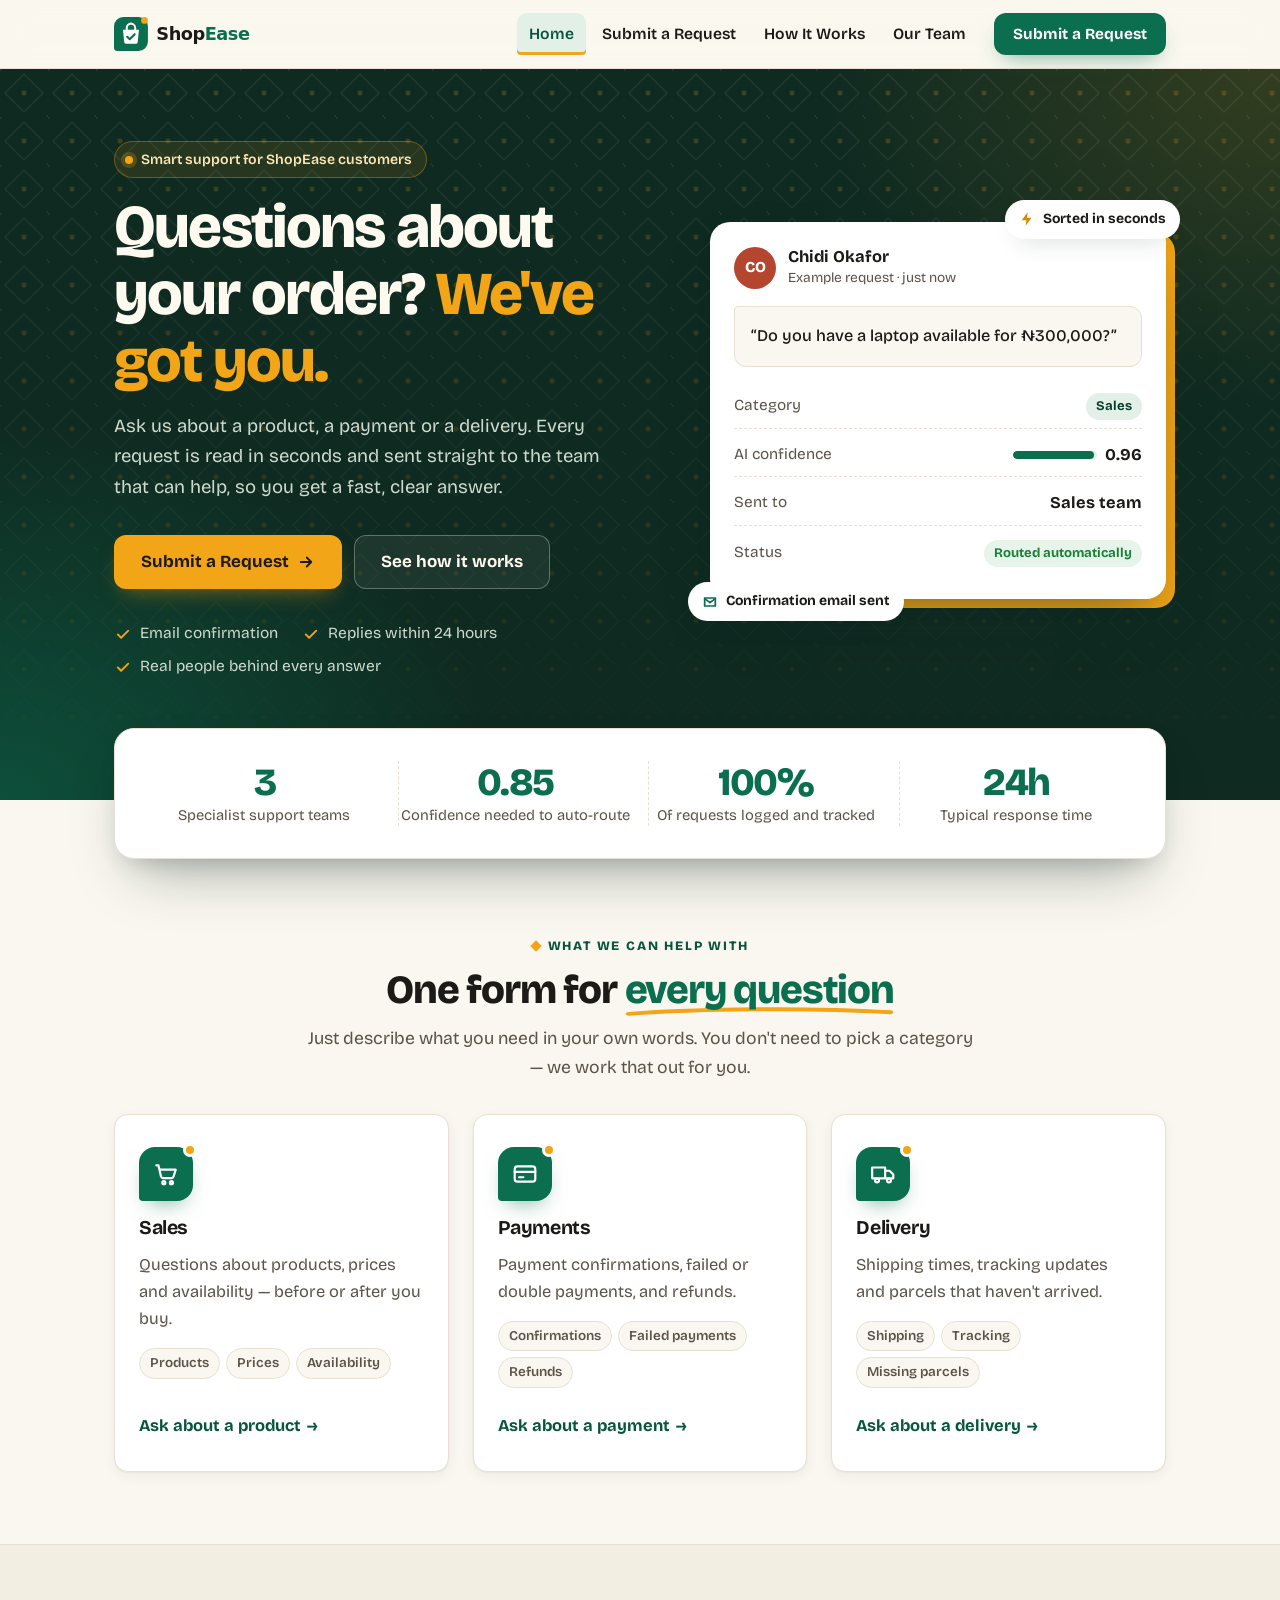
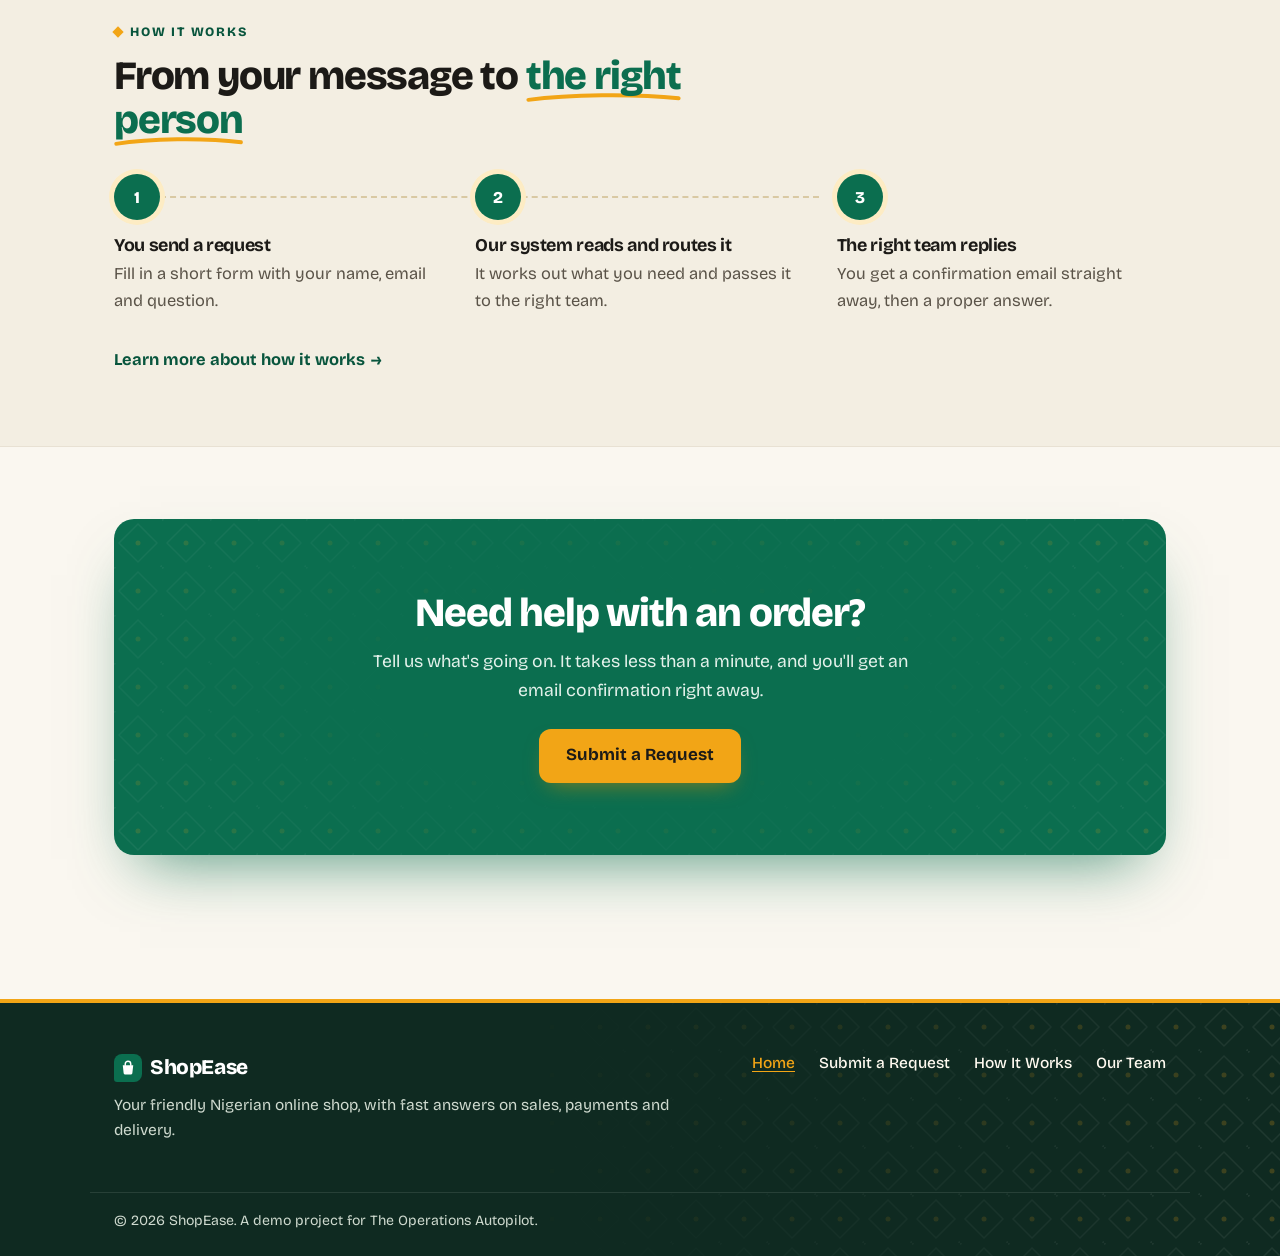
==== commit b0144d67: "added new interface" ====
--- a/shopease-site/index.html
+++ b/shopease-site/index.html
@@ -5,11 +5,11 @@
   <meta name="viewport" content="width=device-width, initial-scale=1">
   <title>ShopEase — Fast help with sales, payments and delivery</title>
   <meta name="description" content="ShopEase customer support. Ask about products, payments or deliveries and your request goes straight to the right team.">
-  <meta name="theme-color" content="#1f6feb">
-  <link rel="icon" href="data:image/svg+xml,%3Csvg xmlns='http://www.w3.org/2000/svg' viewBox='0 0 40 40'%3E%3Crect width='40' height='40' rx='11' fill='%231f6feb'/%3E%3Cpath d='M10.5 15h19l-1.6 14.6a2.2 2.2 0 0 1-2.2 2H14.3a2.2 2.2 0 0 1-2.2-2z' fill='white'/%3E%3C/svg%3E">
+  <meta name="theme-color" content="#0b6e4f">
+  <link rel="icon" href="data:image/svg+xml,%3Csvg xmlns='http://www.w3.org/2000/svg' viewBox='0 0 40 40'%3E%3Crect width='40' height='40' rx='11' fill='%230b6e4f'/%3E%3Cpath d='M10.5 15h19l-1.6 14.6a2.2 2.2 0 0 1-2.2 2H14.3a2.2 2.2 0 0 1-2.2-2z' fill='white'/%3E%3C/svg%3E">
   <link rel="preconnect" href="https://fonts.googleapis.com">
   <link rel="preconnect" href="https://fonts.gstatic.com" crossorigin>
-  <link rel="stylesheet" href="https://fonts.googleapis.com/css2?family=Plus+Jakarta+Sans:wght@400;500;600;700;800&display=swap">
+  <link rel="stylesheet" href="https://fonts.googleapis.com/css2?family=Bricolage+Grotesque:opsz,wght@12..96,400;12..96,500;12..96,600;12..96,700;12..96,800&display=swap">
   <link rel="stylesheet" href="css/styles.css">
   <script src="js/main.js" defer></script>
 </head>
@@ -39,10 +39,10 @@
       <div class="container hero-inner">
         <div>
           <span class="pill"><span class="pill-dot" aria-hidden="true"></span>Smart support for ShopEase customers</span>
-          <h1 id="hero-title">Questions about your order? <span class="text-gradient">We've got you.</span></h1>
+          <h1 id="hero-title">Questions about your order? <span class="highlight">We've got you.</span></h1>
           <p class="lead">Ask us about a product, a payment or a delivery. Every request is read in seconds and sent straight to the team that can help, so you get a fast, clear answer.</p>
           <div class="btn-group">
-            <a class="btn btn-primary btn-lg" href="request.html">Submit a Request
+            <a class="btn btn-accent btn-lg" href="request.html">Submit a Request
               <svg class="arrow" viewBox="0 0 24 24" fill="none" stroke="currentColor" stroke-width="2.4" stroke-linecap="round" stroke-linejoin="round" aria-hidden="true"><path d="M5 12h14M13 6l6 6-6 6"/></svg>
             </a>
             <a class="btn btn-ghost btn-lg" href="how-it-works.html">See how it works</a>
@@ -81,10 +81,10 @@
     <section class="stats-wrap" aria-label="ShopEase support at a glance">
       <div class="container">
         <dl class="card stats">
-          <div><dt>Specialist support teams</dt><dd class="text-gradient">3</dd></div>
-          <div><dt>Confidence needed to auto-route</dt><dd class="text-gradient">0.85</dd></div>
-          <div><dt>Of requests logged and tracked</dt><dd class="text-gradient">100%</dd></div>
-          <div><dt>Typical response time</dt><dd class="text-gradient">24h</dd></div>
+          <div><dt>Specialist support teams</dt><dd class="stat-num">3</dd></div>
+          <div><dt>Confidence needed to auto-route</dt><dd class="stat-num">0.85</dd></div>
+          <div><dt>Of requests logged and tracked</dt><dd class="stat-num">100%</dd></div>
+          <div><dt>Typical response time</dt><dd class="stat-num">24h</dd></div>
         </dl>
       </div>
     </section>
@@ -93,7 +93,7 @@
       <div class="container">
         <div class="section-head is-center">
           <span class="eyebrow">What we can help with</span>
-          <h2 id="help-title">One form for <span class="text-gradient">every question</span></h2>
+          <h2 id="help-title">One form for <span class="highlight">every question</span></h2>
           <p>Just describe what you need in your own words. You don't need to pick a category — we work that out for you.</p>
         </div>
 
@@ -135,7 +135,7 @@
       <div class="container">
         <div class="section-head">
           <span class="eyebrow">How it works</span>
-          <h2 id="steps-title">From your message to <span class="text-gradient">the right person</span></h2>
+          <h2 id="steps-title">From your message to <span class="highlight">the right person</span></h2>
         </div>
         <ol class="mini-steps">
           <li>
@@ -169,7 +169,7 @@
         <div class="cta-band">
           <h2 id="cta-title">Need help with an order?</h2>
           <p>Tell us what's going on. It takes less than a minute, and you'll get an email confirmation right away.</p>
-          <a class="btn btn-light btn-lg" href="request.html">Submit a Request</a>
+          <a class="btn btn-accent btn-lg" href="request.html">Submit a Request</a>
         </div>
       </div>
     </section>
--- a/shopease-site/css/styles.css
+++ b/shopease-site/css/styles.css
@@ -1,43 +1,49 @@
 /* ==========================================================================
    ShopEase — shared stylesheet (mobile-first)
+   Palette: forest green + marigold on warm cream, with an adire-inspired
+   diamond pattern on dark areas.
    ========================================================================== */
 
 :root {
   /* Brand */
-  --color-brand: #1f6feb;
-  --color-brand-dark: #1758c7;
-  --color-brand-darker: #0f3f94;
-  --color-brand-soft: #e8f0fe;
-  --color-indigo: #4f46e5;
-  --gradient-brand: linear-gradient(135deg, #1f6feb 0%, #4f46e5 100%);
-  --gradient-brand-hover: linear-gradient(135deg, #1758c7 0%, #4338ca 100%);
-  --gradient-text: linear-gradient(90deg, #1f6feb 0%, #5b4cf0 100%);
-  --gradient-text-dark: linear-gradient(90deg, #8ab8ff 0%, #c4b5fd 100%);
+  --color-brand: #0b6e4f;          /* forest green */
+  --color-brand-dark: #08553d;
+  --color-brand-darker: #063f2e;
+  --color-brand-soft: #e2f0e8;
+  --color-accent: #f2a516;         /* marigold */
+  --color-accent-dark: #d48c05;
+  --color-accent-soft: #fdecc4;
+  --color-clay: #b4462f;           /* terracotta, used sparingly */
+  --color-clay-soft: #f8e3dc;
 
   /* Surfaces & text */
-  --color-bg: #f6f8fc;
+  --color-bg: #faf7f0;             /* warm cream */
+  --color-bg-deep: #f3eee2;
   --color-surface: #ffffff;
-  --color-text: #141c2b;
-  --color-muted: #4f5b6b;
-  --color-border: #e2e7f0;
-  --color-input-border: #b3bdcb;
-  --color-navy: #0a1228;
-  --color-navy-2: #121d3d;
-  --color-on-dark: #ffffff;
-  --color-on-dark-muted: #c3cfe6;
+  --color-text: #1c1a17;
+  --color-muted: #5a5348;
+  --color-border: #e8e1d3;
+  --color-input-border: #b9b0a0;
+  --color-ink: #0f2a21;            /* deep green-black for dark areas */
+  --color-ink-2: #153a2d;
+  --color-on-dark: #fffaf0;
+  --color-on-dark-muted: #cfdacf;
 
   /* Status */
   --color-success: #1a7f37;
   --color-success-soft: #e6f4ea;
-  --color-success-bright: #4ade80;
   --color-error: #c62828;
   --color-error-soft: #fdecec;
   --color-warning: #8a5a00;
-  --color-warning-soft: #fff6d6;
+  --color-warning-soft: #fff4d6;
 
   /* Footer */
-  --color-footer-text: #c3cfe6;
-  --color-footer-link: #eef3fa;
+  --color-footer-text: #cfdacf;
+  --color-footer-link: #fffaf0;
+
+  /* Pattern (adire-style diamonds) */
+  --pattern-diamond: url("data:image/svg+xml,%3Csvg xmlns='http://www.w3.org/2000/svg' width='48' height='48' viewBox='0 0 48 48'%3E%3Cpath d='M24 5 43 24 24 43 5 24Z' fill='none' stroke='%23ffffff' stroke-opacity='0.07' stroke-width='1.5'/%3E%3Ccircle cx='24' cy='24' r='2.5' fill='%23f2a516' fill-opacity='0.22'/%3E%3Ccircle cx='0' cy='0' r='2' fill='%23ffffff' fill-opacity='0.08'/%3E%3Ccircle cx='48' cy='48' r='2' fill='%23ffffff' fill-opacity='0.08'/%3E%3C/svg%3E");
+  --swash: url("data:image/svg+xml,%3Csvg xmlns='http://www.w3.org/2000/svg' viewBox='0 0 200 14' preserveAspectRatio='none'%3E%3Cpath d='M3 10C55 3 140 2 197 8' fill='none' stroke='%23f2a516' stroke-width='5' stroke-linecap='round'/%3E%3C/svg%3E");
 
   /* Spacing */
   --space-1: 4px;
@@ -57,18 +63,19 @@
   --radius-xl: 20px;
   --radius-pill: 999px;
 
-  /* Shadows */
-  --shadow-sm: 0 1px 2px rgba(16, 24, 48, 0.05), 0 4px 14px rgba(16, 24, 48, 0.05);
-  --shadow: 0 10px 30px -12px rgba(16, 24, 48, 0.18), 0 4px 10px -4px rgba(16, 24, 48, 0.06);
-  --shadow-lg: 0 30px 60px -20px rgba(10, 18, 40, 0.35), 0 12px 24px -12px rgba(10, 18, 40, 0.2);
-  --shadow-glow: 0 10px 24px -8px rgba(31, 111, 235, 0.55);
-  --ring: 0 0 0 4px rgba(31, 111, 235, 0.18);
+  /* Shadows (warm-tinted) */
+  --shadow-sm: 0 1px 2px rgba(40, 30, 10, 0.05), 0 4px 14px rgba(40, 30, 10, 0.05);
+  --shadow: 0 10px 30px -12px rgba(40, 30, 10, 0.2), 0 4px 10px -4px rgba(40, 30, 10, 0.06);
+  --shadow-lg: 0 30px 60px -22px rgba(15, 42, 33, 0.4), 0 12px 24px -12px rgba(15, 42, 33, 0.2);
+  --shadow-brand: 0 10px 22px -10px rgba(11, 110, 79, 0.6);
+  --shadow-accent: 0 10px 22px -10px rgba(212, 140, 5, 0.65);
+  --ring: 0 0 0 4px rgba(11, 110, 79, 0.18);
   --ring-error: 0 0 0 4px rgba(198, 40, 40, 0.15);
 
   /* Layout & type */
   --max-width: 1100px;
   --header-h: 68px;
-  --font: "Plus Jakarta Sans", system-ui, -apple-system, "Segoe UI", Roboto, "Helvetica Neue", Arial, sans-serif;
+  --font: "Bricolage Grotesque", system-ui, -apple-system, "Segoe UI", Roboto, "Helvetica Neue", Arial, sans-serif;
   --transition: 0.2s ease;
 }
 
@@ -94,7 +101,7 @@
   display: flex;
   flex-direction: column;
   font-family: var(--font);
-  font-size: 1rem;
+  font-size: 1.03rem;
   line-height: 1.65;
   color: var(--color-text);
   background: var(--color-bg);
@@ -121,23 +128,23 @@
 h2,
 h3 {
   margin: 0 0 var(--space-3);
-  line-height: 1.15;
-  letter-spacing: -0.025em;
+  line-height: 1.1;
+  letter-spacing: -0.03em;
   font-weight: 800;
 }
 
 h1 {
-  font-size: clamp(2.2rem, 5vw + 1rem, 3.6rem);
+  font-size: clamp(2.3rem, 5vw + 1rem, 3.8rem);
 }
 
 h2 {
-  font-size: clamp(1.7rem, 2.5vw + 1rem, 2.4rem);
+  font-size: clamp(1.75rem, 2.5vw + 1rem, 2.5rem);
 }
 
 h3 {
-  font-size: 1.2rem;
+  font-size: 1.22rem;
   font-weight: 700;
-  letter-spacing: -0.015em;
+  letter-spacing: -0.02em;
 }
 
 p {
@@ -159,8 +166,14 @@
   border-radius: 6px;
 }
 
+.on-dark :focus-visible,
+.cta-band :focus-visible,
+.site-footer :focus-visible {
+  outline-color: var(--color-accent);
+}
+
 ::selection {
-  background: #cfe0ff;
+  background: var(--color-accent-soft);
 }
 
 .sr-only {
@@ -205,15 +218,18 @@
   }
 }
 
-.text-gradient {
-  background: var(--gradient-text);
-  -webkit-background-clip: text;
-  background-clip: text;
-  color: transparent;
-}
-
-.on-dark .text-gradient {
-  background-image: var(--gradient-text-dark);
+/* Key words: green on light, marigold on dark, with a hand-drawn underline */
+.highlight {
+  color: var(--color-brand);
+  padding-bottom: 0.08em;
+  background: var(--swash) no-repeat left bottom / 100% 0.28em;
+  -webkit-box-decoration-break: clone;
+  box-decoration-break: clone;
+}
+
+.on-dark .highlight {
+  color: var(--color-accent);
+  background-image: none;
 }
 
 /* ---------- Buttons ---------- */
@@ -250,16 +266,27 @@
 
 .btn-primary {
   background: var(--color-brand);
-  background-image: var(--gradient-brand);
   color: #fff;
-  box-shadow: var(--shadow-glow);
+  box-shadow: var(--shadow-brand);
 }
 
 .btn-primary:hover {
-  background-image: var(--gradient-brand-hover);
+  background: var(--color-brand-dark);
   color: #fff;
   transform: translateY(-1px);
-  box-shadow: 0 14px 28px -10px rgba(31, 111, 235, 0.65);
+}
+
+/* Marigold button for dark areas */
+.btn-accent {
+  background: var(--color-accent);
+  color: var(--color-text);
+  box-shadow: var(--shadow-accent);
+}
+
+.btn-accent:hover {
+  background: #f7b733;
+  color: var(--color-text);
+  transform: translateY(-1px);
 }
 
 .btn-secondary {
@@ -270,44 +297,33 @@
 }
 
 .btn-secondary:hover {
-  border-color: #b9cdf3;
+  border-color: var(--color-brand);
   color: var(--color-brand-darker);
   transform: translateY(-1px);
 }
 
 .btn-ghost {
-  background: rgba(255, 255, 255, 0.06);
+  background: rgba(255, 250, 240, 0.06);
+  color: var(--color-on-dark);
+  border-color: rgba(255, 250, 240, 0.3);
+}
+
+.btn-ghost:hover {
+  background: rgba(255, 250, 240, 0.14);
   color: #fff;
-  border-color: rgba(255, 255, 255, 0.28);
-}
-
-.btn-ghost:hover {
-  background: rgba(255, 255, 255, 0.14);
-  color: #fff;
-  border-color: rgba(255, 255, 255, 0.5);
-}
-
-.btn-light {
-  background: #fff;
-  color: var(--color-brand-dark);
-  box-shadow: 0 12px 24px -10px rgba(0, 0, 0, 0.35);
-}
-
-.btn-light:hover {
-  color: var(--color-indigo);
-  transform: translateY(-1px);
+  border-color: rgba(255, 250, 240, 0.55);
 }
 
 .btn-sm {
   min-height: 40px;
   padding: 8px 14px;
-  font-size: 0.9rem;
+  font-size: 0.92rem;
 }
 
 .btn-lg {
   min-height: 54px;
   padding: 14px 26px;
-  font-size: 1.05rem;
+  font-size: 1.06rem;
 }
 
 .btn-block {
@@ -351,15 +367,15 @@
   position: sticky;
   top: 0;
   z-index: 50;
-  background: rgba(255, 255, 255, 0.86);
-  -webkit-backdrop-filter: saturate(180%) blur(14px);
-  backdrop-filter: saturate(180%) blur(14px);
-  border-bottom: 1px solid rgba(226, 231, 240, 0.8);
+  background: rgba(250, 247, 240, 0.88);
+  -webkit-backdrop-filter: saturate(160%) blur(14px);
+  backdrop-filter: saturate(160%) blur(14px);
+  border-bottom: 1px solid var(--color-border);
   transition: box-shadow var(--transition);
 }
 
 .site-header.is-scrolled {
-  box-shadow: 0 6px 24px -12px rgba(10, 18, 40, 0.25);
+  box-shadow: 0 6px 24px -12px rgba(40, 30, 10, 0.25);
 }
 
 .header-inner {
@@ -423,7 +439,7 @@
   top: 100%;
   left: 0;
   right: 0;
-  background: var(--color-surface);
+  background: var(--color-bg);
   border-bottom: 1px solid var(--color-border);
   box-shadow: var(--shadow-lg);
 }
@@ -464,6 +480,7 @@
 .nav-list a[aria-current="page"] {
   background: var(--color-brand-soft);
   color: var(--color-brand-dark);
+  box-shadow: inset 3px 0 0 var(--color-accent);
 }
 
 .header-cta {
@@ -491,42 +508,44 @@
 
   .nav-list a {
     padding: var(--space-2) var(--space-3);
-    font-size: 0.96rem;
+    font-size: 0.98rem;
+  }
+
+  .nav-list a[aria-current="page"] {
+    box-shadow: inset 0 -3px 0 var(--color-accent);
+    border-radius: var(--radius-sm) var(--radius-sm) 4px 4px;
   }
 
   .header-cta {
     display: inline-flex;
     min-height: 42px;
     padding: 8px 18px;
-    font-size: 0.95rem;
-  }
-}
-
-/* ---------- Dark hero areas ---------- */
+    font-size: 0.96rem;
+  }
+}
+
+/* ---------- Dark areas (heroes) ---------- */
 .on-dark {
   position: relative;
   isolation: isolate;
   overflow: hidden;
   color: var(--color-on-dark);
   background:
-    radial-gradient(60% 70% at 10% 0%, rgba(31, 111, 235, 0.55) 0%, transparent 60%),
-    radial-gradient(50% 60% at 95% 20%, rgba(99, 102, 241, 0.45) 0%, transparent 60%),
-    radial-gradient(40% 50% at 60% 110%, rgba(56, 189, 248, 0.2) 0%, transparent 70%),
-    var(--color-navy);
-}
-
-/* faint grid texture */
+    radial-gradient(55% 70% at 100% 0%, rgba(242, 165, 22, 0.16) 0%, transparent 65%),
+    radial-gradient(60% 80% at 0% 100%, rgba(11, 110, 79, 0.55) 0%, transparent 65%),
+    var(--color-ink);
+}
+
+/* adire-style diamond pattern, fading out towards the bottom */
 .on-dark::before {
   content: "";
   position: absolute;
   inset: 0;
   z-index: -1;
-  background-image:
-    linear-gradient(rgba(255, 255, 255, 0.05) 1px, transparent 1px),
-    linear-gradient(90deg, rgba(255, 255, 255, 0.05) 1px, transparent 1px);
-  background-size: 44px 44px;
-  -webkit-mask-image: radial-gradient(ellipse 80% 70% at 50% 30%, #000 30%, transparent 100%);
-  mask-image: radial-gradient(ellipse 80% 70% at 50% 30%, #000 30%, transparent 100%);
+  background-image: var(--pattern-diamond);
+  background-size: 48px 48px;
+  -webkit-mask-image: linear-gradient(180deg, #000 0%, rgba(0, 0, 0, 0.6) 55%, transparent 100%);
+  mask-image: linear-gradient(180deg, #000 0%, rgba(0, 0, 0, 0.6) 55%, transparent 100%);
 }
 
 .on-dark h1,
@@ -544,11 +563,11 @@
   gap: var(--space-2);
   margin-bottom: var(--space-4);
   padding: 6px 14px 6px 10px;
-  border: 1px solid rgba(255, 255, 255, 0.18);
+  border: 1px solid rgba(242, 165, 22, 0.35);
   border-radius: var(--radius-pill);
-  background: rgba(255, 255, 255, 0.07);
-  color: #dbe6ff;
-  font-size: 0.85rem;
+  background: rgba(242, 165, 22, 0.1);
+  color: #fde7b5;
+  font-size: 0.88rem;
   font-weight: 600;
 }
 
@@ -556,8 +575,8 @@
   width: 8px;
   height: 8px;
   border-radius: 50%;
-  background: var(--color-success-bright);
-  box-shadow: 0 0 0 4px rgba(74, 222, 128, 0.2);
+  background: var(--color-accent);
+  box-shadow: 0 0 0 4px rgba(242, 165, 22, 0.22);
 }
 
 /* ---------- Sections & generic blocks ---------- */
@@ -566,7 +585,7 @@
 }
 
 .section-alt {
-  background: var(--color-surface);
+  background: var(--color-bg-deep);
   border-top: 1px solid var(--color-border);
   border-bottom: 1px solid var(--color-border);
 }
@@ -586,7 +605,7 @@
 }
 
 .section-head {
-  max-width: 680px;
+  max-width: 42.5rem;
   margin-bottom: var(--space-6);
 }
 
@@ -598,7 +617,7 @@
 
 .section-head p {
   color: var(--color-muted);
-  font-size: 1.08rem;
+  font-size: 1.1rem;
 }
 
 .eyebrow {
@@ -609,22 +628,23 @@
   color: var(--color-brand-dark);
   font-size: 0.8rem;
   font-weight: 800;
-  letter-spacing: 0.12em;
+  letter-spacing: 0.14em;
   text-transform: uppercase;
 }
 
+/* small diamond marker */
 .eyebrow::before {
   content: "";
-  width: 18px;
-  height: 2px;
-  border-radius: 2px;
-  background: var(--gradient-brand);
+  width: 8px;
+  height: 8px;
+  background: var(--color-accent);
+  transform: rotate(45deg);
 }
 
 .lead {
-  font-size: 1.14rem;
+  font-size: 1.16rem;
   color: var(--color-muted);
-  max-width: 620px;
+  max-width: 39rem;
 }
 
 .card {
@@ -655,20 +675,34 @@
 }
 
 .icon-badge {
+  position: relative;
   display: inline-grid;
   place-items: center;
-  width: 52px;
-  height: 52px;
+  width: 3.375rem;
+  height: 3.375rem;
   margin-bottom: var(--space-4);
-  border-radius: var(--radius);
-  background: var(--gradient-brand);
+  border-radius: 16px 16px 16px 4px;
+  background: var(--color-brand);
   color: #fff;
-  box-shadow: var(--shadow-glow);
+  box-shadow: var(--shadow-brand);
+}
+
+/* marigold dot in the corner */
+.icon-badge::after {
+  content: "";
+  position: absolute;
+  top: -4px;
+  right: -4px;
+  width: 14px;
+  height: 14px;
+  border: 3px solid var(--color-surface);
+  border-radius: 50%;
+  background: var(--color-accent);
 }
 
 .icon-badge svg {
-  width: 26px;
-  height: 26px;
+  width: 1.625rem;
+  height: 1.625rem;
 }
 
 .text-link {
@@ -691,7 +725,7 @@
   display: inline-block;
   padding: 3px 10px;
   border-radius: var(--radius-pill);
-  font-size: 0.8rem;
+  font-size: 0.82rem;
   font-weight: 700;
   background: var(--color-brand-soft);
   color: var(--color-brand-darker);
@@ -746,7 +780,7 @@
   margin: var(--space-6) 0 0;
   padding: 0;
   color: var(--color-on-dark-muted);
-  font-size: 0.95rem;
+  font-size: 0.97rem;
 }
 
 .trust-list li {
@@ -758,7 +792,7 @@
 .trust-list svg {
   width: 18px;
   height: 18px;
-  color: var(--color-success-bright);
+  color: var(--color-accent);
   flex: none;
 }
 
@@ -770,10 +804,11 @@
 .hero-visual {
   margin: 0;
   padding: var(--space-5);
-  border: 1px solid rgba(255, 255, 255, 0.6);
+  border: 0;
   border-radius: var(--radius-xl);
   color: var(--color-text);
-  box-shadow: var(--shadow-lg);
+  background: var(--color-surface);
+  box-shadow: var(--shadow-lg), 10px 10px 0 -1px var(--color-accent);
 }
 
 .hero-visual figcaption {
@@ -787,10 +822,10 @@
   display: grid;
   place-items: center;
   flex: none;
-  width: 42px;
-  height: 42px;
+  width: 2.625rem;
+  height: 2.625rem;
   border-radius: 50%;
-  background: linear-gradient(135deg, #f59e0b, #db2777);
+  background: var(--color-clay);
   color: #fff;
   font-weight: 800;
   font-size: 0.95rem;
@@ -805,7 +840,7 @@
 .mock-time {
   display: block;
   color: var(--color-muted);
-  font-size: 0.85rem;
+  font-size: 0.86rem;
 }
 
 .mock-message {
@@ -814,7 +849,7 @@
   background: var(--color-bg);
   border: 1px solid var(--color-border);
   border-radius: 4px var(--radius) var(--radius) var(--radius);
-  font-size: 1rem;
+  font-size: 1.02rem;
   font-weight: 500;
 }
 
@@ -839,7 +874,7 @@
 
 .mock-result dt {
   color: var(--color-muted);
-  font-size: 0.95rem;
+  font-size: 0.96rem;
 }
 
 .mock-result dd {
@@ -855,7 +890,7 @@
 }
 
 .meter-track {
-  width: 84px;
+  width: 5.25rem;
   height: 8px;
   border-radius: var(--radius-pill);
   background: var(--color-brand-soft);
@@ -867,7 +902,7 @@
   height: 100%;
   width: 96%;
   border-radius: inherit;
-  background: var(--gradient-brand);
+  background: var(--color-brand);
 }
 
 .float-chip {
@@ -878,9 +913,9 @@
   gap: var(--space-2);
   padding: 8px 14px;
   border-radius: var(--radius-pill);
-  background: #fff;
+  background: var(--color-surface);
   color: var(--color-text);
-  font-size: 0.85rem;
+  font-size: 0.87rem;
   font-weight: 700;
   box-shadow: var(--shadow-lg);
   animation: float 6s ease-in-out infinite;
@@ -897,7 +932,7 @@
 }
 
 .chip-top svg {
-  color: #f59e0b;
+  color: var(--color-accent-dark);
 }
 
 .chip-bottom {
@@ -907,7 +942,7 @@
 }
 
 .chip-bottom svg {
-  color: var(--color-success);
+  color: var(--color-brand);
 }
 
 @keyframes float {
@@ -961,15 +996,16 @@
 
 .stats dt {
   color: var(--color-muted);
-  font-size: 0.9rem;
+  font-size: 0.92rem;
   line-height: 1.4;
 }
 
-.stats dd {
+.stat-num {
   margin: 0 0 2px;
-  font-size: clamp(1.7rem, 3vw + 0.8rem, 2.3rem);
+  color: var(--color-brand);
+  font-size: clamp(1.8rem, 3vw + 0.8rem, 2.4rem);
   font-weight: 800;
-  letter-spacing: -0.03em;
+  letter-spacing: -0.04em;
   line-height: 1.1;
 }
 
@@ -980,7 +1016,7 @@
   }
 
   .stats > div + div {
-    border-left: 1px solid var(--color-border);
+    border-left: 1px dashed var(--color-border);
   }
 }
 
@@ -999,14 +1035,14 @@
   position: absolute;
   inset: 0 0 auto 0;
   height: 4px;
-  background: var(--gradient-brand);
+  background: var(--color-accent);
   transform: scaleX(0);
   transform-origin: left;
   transition: transform 0.35s ease;
 }
 
 .service-card:hover {
-  border-color: #c9d8f5;
+  border-color: #d9cfbb;
   box-shadow: var(--shadow);
   transform: translateY(-4px);
 }
@@ -1034,7 +1070,7 @@
   background: var(--color-bg);
   border: 1px solid var(--color-border);
   color: var(--color-muted);
-  font-size: 0.82rem;
+  font-size: 0.84rem;
   font-weight: 600;
 }
 
@@ -1063,18 +1099,18 @@
   display: inline-grid;
   place-items: center;
   flex: none;
-  width: 46px;
-  height: 46px;
+  width: 2.875rem;
+  height: 2.875rem;
   border-radius: 50%;
-  background: var(--gradient-brand);
+  background: var(--color-brand);
   color: #fff;
   font-weight: 800;
-  box-shadow: 0 0 0 6px var(--color-brand-soft), var(--shadow-glow);
+  box-shadow: 0 0 0 5px var(--color-accent-soft);
 }
 
 .mini-steps h3 {
   margin-bottom: var(--space-1);
-  font-size: 1.1rem;
+  font-size: 1.12rem;
 }
 
 .mini-steps p {
@@ -1092,10 +1128,10 @@
   .mini-steps::before {
     content: "";
     position: absolute;
-    top: 22px;
-    left: 46px;
+    top: 1.375rem;
+    left: 2.875rem;
     right: 33%;
-    border-top: 2px dashed #c4d5f5;
+    border-top: 2px dashed #d9c9a3;
   }
 
   .mini-steps li {
@@ -1110,33 +1146,21 @@
   overflow: hidden;
   padding: var(--space-7) var(--space-5);
   border-radius: var(--radius-xl);
-  background: var(--gradient-brand);
+  background: var(--color-brand);
   color: #fff;
   text-align: center;
-  box-shadow: 0 30px 60px -24px rgba(31, 111, 235, 0.6);
-}
-
-.cta-band::before,
-.cta-band::after {
+  box-shadow: 0 30px 60px -26px rgba(11, 110, 79, 0.7);
+}
+
+.cta-band::before {
   content: "";
   position: absolute;
+  inset: 0;
   z-index: -1;
-  border-radius: 50%;
-  background: rgba(255, 255, 255, 0.1);
-}
-
-.cta-band::before {
-  width: 320px;
-  height: 320px;
-  top: -160px;
-  right: -80px;
-}
-
-.cta-band::after {
-  width: 220px;
-  height: 220px;
-  bottom: -120px;
-  left: -60px;
+  background-image: var(--pattern-diamond);
+  background-size: 48px 48px;
+  -webkit-mask-image: radial-gradient(ellipse 70% 90% at 50% 50%, transparent 30%, #000 100%);
+  mask-image: radial-gradient(ellipse 70% 90% at 50% 50%, transparent 30%, #000 100%);
 }
 
 .cta-band h2 {
@@ -1144,10 +1168,10 @@
 }
 
 .cta-band p {
-  max-width: 560px;
+  max-width: 35rem;
   margin: 0 auto var(--space-5);
-  color: #e6edff;
-  font-size: 1.08rem;
+  color: #e3f1ea;
+  font-size: 1.1rem;
 }
 
 @media (min-width: 768px) {
@@ -1162,7 +1186,7 @@
 }
 
 .page-hero h1 {
-  font-size: clamp(2rem, 3.5vw + 1rem, 3rem);
+  font-size: clamp(2.1rem, 3.5vw + 1rem, 3.2rem);
 }
 
 .page-hero .lead {
@@ -1198,7 +1222,7 @@
   padding: var(--space-3) var(--space-4);
   border: 1px solid;
   border-radius: var(--radius);
-  font-size: 0.96rem;
+  font-size: 0.97rem;
 }
 
 .alert p {
@@ -1225,9 +1249,9 @@
 }
 
 .alert-info {
-  background: var(--color-brand-soft);
-  border-color: #bcd2fa;
-  color: var(--color-brand-darker);
+  background: var(--color-bg-deep);
+  border-color: #ddd2bb;
+  color: var(--color-text);
 }
 
 .alert code {
@@ -1257,19 +1281,19 @@
 }
 
 .demo-panel {
-  border: 2px dashed #8fb3f5;
-  background: linear-gradient(135deg, #eef4ff 0%, #f1efff 100%);
+  border: 2px dashed var(--color-accent);
+  background: #fff9ea;
   box-shadow: var(--shadow);
 }
 
 .demo-panel h2 {
-  font-size: 1.15rem;
+  font-size: 1.18rem;
   margin-bottom: var(--space-1);
 }
 
 .demo-panel p {
   color: var(--color-muted);
-  font-size: 0.95rem;
+  font-size: 0.96rem;
   margin-bottom: var(--space-3);
 }
 
@@ -1287,12 +1311,13 @@
   box-shadow: var(--shadow-lg);
 }
 
+/* two-tone top edge */
 .form-card::before {
   content: "";
   position: absolute;
   inset: 0 0 auto 0;
-  height: 5px;
-  background: var(--gradient-brand);
+  height: 6px;
+  background: linear-gradient(90deg, var(--color-brand) 0 72%, var(--color-accent) 72% 100%);
 }
 
 @media (min-width: 768px) {
@@ -1302,13 +1327,13 @@
 }
 
 .form-card h2 {
-  font-size: 1.5rem;
+  font-size: 1.55rem;
   margin-bottom: var(--space-1);
 }
 
 .form-note {
   color: var(--color-muted);
-  font-size: 0.92rem;
+  font-size: 0.94rem;
   margin-bottom: var(--space-5);
 }
 
@@ -1320,7 +1345,7 @@
   display: block;
   margin-bottom: 8px;
   font-weight: 700;
-  font-size: 0.96rem;
+  font-size: 0.98rem;
 }
 
 .req {
@@ -1335,7 +1360,7 @@
   font: inherit;
   font-size: 1rem; /* 16px avoids zoom on iOS */
   color: var(--color-text);
-  background: #fbfcfe;
+  background: #fffdf8;
   border: 1px solid var(--color-input-border);
   border-radius: var(--radius);
   outline: 2px solid transparent;
@@ -1344,7 +1369,7 @@
 
 .field input::placeholder,
 .field textarea::placeholder {
-  color: #6b7686;
+  color: #7a7265;
 }
 
 .field textarea {
@@ -1354,7 +1379,7 @@
 
 .field input:hover,
 .field textarea:hover {
-  border-color: #8d9aad;
+  border-color: #948a78;
 }
 
 .field input:focus,
@@ -1382,13 +1407,13 @@
 .field-hint {
   margin: 6px 0 0;
   color: var(--color-muted);
-  font-size: 0.9rem;
+  font-size: 0.92rem;
 }
 
 .field-error {
   margin: 6px 0 0;
   color: var(--color-error);
-  font-size: 0.9rem;
+  font-size: 0.92rem;
   font-weight: 600;
 }
 
@@ -1399,7 +1424,7 @@
 .char-count {
   margin: 6px 0 0 auto;
   color: var(--color-muted);
-  font-size: 0.86rem;
+  font-size: 0.88rem;
   font-variant-numeric: tabular-nums;
   white-space: nowrap;
 }
@@ -1428,7 +1453,7 @@
   gap: 6px;
   margin: var(--space-3) 0 0;
   color: var(--color-muted);
-  font-size: 0.85rem;
+  font-size: 0.87rem;
 }
 
 .secure-note svg {
@@ -1457,22 +1482,22 @@
 .success-icon {
   display: inline-grid;
   place-items: center;
-  width: 76px;
-  height: 76px;
+  width: 4.75rem;
+  height: 4.75rem;
   margin-bottom: var(--space-4);
   border-radius: 50%;
-  background: linear-gradient(135deg, #22c55e, #15803d);
+  background: var(--color-brand);
   color: #fff;
-  box-shadow: 0 0 0 10px var(--color-success-soft), 0 14px 30px -10px rgba(21, 128, 61, 0.6);
+  box-shadow: 0 0 0 10px var(--color-accent-soft), var(--shadow-brand);
 }
 
 .success-icon svg {
-  width: 36px;
-  height: 36px;
+  width: 2.25rem;
+  height: 2.25rem;
 }
 
 .success-panel p {
-  max-width: 460px;
+  max-width: 29rem;
   margin-left: auto;
   margin-right: auto;
   color: var(--color-muted);
@@ -1486,7 +1511,7 @@
 }
 
 .info-card h2 {
-  font-size: 1.2rem;
+  font-size: 1.22rem;
 }
 
 .check-list {
@@ -1514,8 +1539,8 @@
   width: 22px;
   height: 22px;
   border-radius: 50%;
-  background: var(--color-success-soft)
-    url("data:image/svg+xml,%3Csvg xmlns='http://www.w3.org/2000/svg' viewBox='0 0 24 24' fill='none' stroke='%231a7f37' stroke-width='3' stroke-linecap='round' stroke-linejoin='round'%3E%3Cpath d='M5 12.5l4.5 4.5L19 7.5'/%3E%3C/svg%3E")
+  background: var(--color-brand-soft)
+    url("data:image/svg+xml,%3Csvg xmlns='http://www.w3.org/2000/svg' viewBox='0 0 24 24' fill='none' stroke='%230b6e4f' stroke-width='3' stroke-linecap='round' stroke-linejoin='round'%3E%3Cpath d='M5 12.5l4.5 4.5L19 7.5'/%3E%3C/svg%3E")
     center / 12px no-repeat;
 }
 
@@ -1525,15 +1550,16 @@
   gap: var(--space-3);
   padding: var(--space-4);
   border-radius: var(--radius);
-  background: linear-gradient(135deg, #eef4ff 0%, #f1efff 100%);
-  font-size: 0.95rem;
+  border: 1px solid #f3dca0;
+  background: #fff9ea;
+  font-size: 0.97rem;
 }
 
 .response-time svg {
   width: 28px;
   height: 28px;
   flex: none;
-  color: var(--color-brand-dark);
+  color: var(--color-accent-dark);
 }
 
 /* ---------- How it works: flow diagram ---------- */
@@ -1547,7 +1573,7 @@
 
 .flow-step {
   position: relative;
-  padding-left: 64px;
+  padding-left: 4rem;
 }
 
 .flow-step .step-num {
@@ -1560,11 +1586,10 @@
 .flow-step::before {
   content: "";
   position: absolute;
-  left: 22px;
-  top: 46px;
+  left: 1.375rem;
+  top: 2.875rem;
   bottom: calc(-1 * var(--space-4));
-  width: 2px;
-  background: linear-gradient(180deg, #8fb3f5, #c4b5fd);
+  border-left: 2px dashed #d9c9a3;
 }
 
 .flow-step:last-child::before {
@@ -1583,7 +1608,7 @@
 
 .flow-card h3 {
   margin-bottom: var(--space-1);
-  font-size: 1.08rem;
+  font-size: 1.1rem;
 }
 
 .flow-card p {
@@ -1592,13 +1617,13 @@
 }
 
 .flow-step.is-decision .step-num {
-  background: linear-gradient(135deg, #b45309, #8a5a00);
-  box-shadow: 0 0 0 6px var(--color-warning-soft), 0 10px 24px -8px rgba(180, 83, 9, 0.5);
+  background: var(--color-clay);
+  box-shadow: 0 0 0 5px var(--color-clay-soft);
 }
 
 .flow-step.is-decision .flow-card {
-  border-color: #f0d68a;
-  background: linear-gradient(180deg, #fffdf5 0%, #fff 60%);
+  border-color: #ecc3b6;
+  background: #fffaf7;
 }
 
 .branch-tags {
@@ -1630,23 +1655,22 @@
   }
 
   .flow-step::before {
-    left: 60px;
+    left: 3.75rem;
     right: calc(-1 * var(--space-6) + 10px);
-    top: 22px;
+    top: 1.375rem;
     bottom: auto;
-    width: auto;
-    height: 2px;
-    background: linear-gradient(90deg, #8fb3f5, #c4b5fd);
+    border-left: 0;
+    border-top: 2px dashed #d9c9a3;
   }
 
   /* arrow head at the end of each connector */
   .flow-step::after {
     content: "";
     position: absolute;
-    top: 17px;
+    top: 1.0625rem;
     right: calc(-1 * var(--space-6) + 6px);
     border: 6px solid transparent;
-    border-left: 8px solid #c4b5fd;
+    border-left: 8px solid var(--color-accent);
     border-right: 0;
   }
 
@@ -1669,12 +1693,12 @@
   content: "";
   position: absolute;
   inset: 0 0 auto 0;
-  height: 5px;
-  background: linear-gradient(90deg, #22c55e, #15803d);
+  height: 6px;
+  background: var(--color-brand);
 }
 
 .compare-card.is-human::before {
-  background: linear-gradient(90deg, #f59e0b, #b45309);
+  background: var(--color-accent);
 }
 
 .compare-card h3 {
@@ -1684,7 +1708,7 @@
 .compare-card blockquote {
   margin: var(--space-4) 0;
   padding: var(--space-4);
-  border-left: 4px solid #c4d5f5;
+  border-left: 4px solid var(--color-brand);
   border-radius: 0 var(--radius) var(--radius) 0;
   background: var(--color-bg);
   font-style: italic;
@@ -1692,7 +1716,7 @@
 }
 
 .compare-card.is-human blockquote {
-  border-left-color: #f0d68a;
+  border-left-color: var(--color-accent);
 }
 
 .compare-card dl {
@@ -1728,14 +1752,12 @@
   gap: var(--space-4);
   padding: var(--space-6) var(--space-5);
   border-radius: var(--radius-xl);
-  background:
-    radial-gradient(80% 120% at 100% 0%, rgba(79, 70, 229, 0.08) 0%, transparent 60%),
-    var(--color-surface);
+  border-left: 6px solid var(--color-brand);
   box-shadow: var(--shadow);
 }
 
 .failsafe h2 {
-  font-size: 1.5rem;
+  font-size: 1.55rem;
 }
 
 .failsafe .check-list {
@@ -1778,21 +1800,20 @@
   position: relative;
   overflow: hidden;
   text-align: center;
-  padding: 52px var(--space-5) var(--space-6);
+  padding: 3.25rem var(--space-5) var(--space-6);
   border-radius: var(--radius-xl);
   box-shadow: var(--shadow);
   transition: box-shadow var(--transition), transform var(--transition);
 }
 
-/* gradient banner behind the photo */
+/* patterned green banner behind the photo */
 .team-card::before {
   content: "";
   position: absolute;
   inset: 0 0 auto 0;
-  height: 108px;
-  background:
-    radial-gradient(70% 120% at 0% 0%, rgba(56, 189, 248, 0.45), transparent 60%),
-    var(--gradient-brand);
+  height: 6.75rem;
+  background: var(--pattern-diamond) 0 0 / 40px 40px, var(--color-brand);
+  border-bottom: 4px solid var(--color-accent);
 }
 
 .team-card > * {
@@ -1806,13 +1827,13 @@
 
 .team-photo,
 .avatar-initials {
-  width: 124px;
-  height: 124px;
+  width: 7.75rem;
+  height: 7.75rem;
   aspect-ratio: 1 / 1;
   margin: 0 auto var(--space-4);
   border-radius: 50%;
-  border: 5px solid #fff;
-  box-shadow: 0 12px 24px -10px rgba(10, 18, 40, 0.45);
+  border: 5px solid var(--color-surface);
+  box-shadow: 0 12px 24px -10px rgba(15, 42, 33, 0.5);
 }
 
 .team-photo {
@@ -1832,7 +1853,7 @@
 
 .team-name {
   margin: 0;
-  font-size: 1.18rem;
+  font-size: 1.2rem;
 }
 
 .team-title {
@@ -1840,16 +1861,16 @@
   margin: var(--space-2) 0 0;
   padding: 3px 12px;
   border-radius: var(--radius-pill);
-  background: var(--color-brand-soft);
-  color: var(--color-brand-dark);
-  font-size: 0.86rem;
+  background: var(--color-accent-soft);
+  color: #6b4500;
+  font-size: 0.88rem;
   font-weight: 700;
 }
 
 .team-bio {
   margin: var(--space-3) 0 0;
   color: var(--color-muted);
-  font-size: 0.95rem;
+  font-size: 0.97rem;
 }
 
 .team-links {
@@ -1884,14 +1905,24 @@
 /* ---------- Footer ---------- */
 .site-footer {
   position: relative;
+  isolation: isolate;
   overflow: hidden;
   margin-top: var(--space-8);
-  background:
-    radial-gradient(50% 80% at 0% 0%, rgba(31, 111, 235, 0.25), transparent 60%),
-    radial-gradient(40% 70% at 100% 100%, rgba(99, 102, 241, 0.2), transparent 60%),
-    var(--color-navy);
+  background: var(--color-ink);
+  border-top: 4px solid var(--color-accent);
   color: var(--color-footer-text);
-  font-size: 0.95rem;
+  font-size: 0.97rem;
+}
+
+.site-footer::before {
+  content: "";
+  position: absolute;
+  inset: 0;
+  z-index: -1;
+  background-image: var(--pattern-diamond);
+  background-size: 48px 48px;
+  -webkit-mask-image: linear-gradient(90deg, transparent 40%, #000 100%);
+  mask-image: linear-gradient(90deg, transparent 40%, #000 100%);
 }
 
 .footer-inner {
@@ -1907,7 +1938,7 @@
   gap: var(--space-2);
   margin-bottom: var(--space-2);
   color: #fff;
-  font-size: 1.25rem;
+  font-size: 1.3rem;
   font-weight: 800;
   letter-spacing: -0.02em;
 }
@@ -1915,11 +1946,11 @@
 .footer-mark {
   width: 28px;
   height: 28px;
-  border-radius: 8px;
+  border-radius: 8px 8px 8px 3px;
   background:
     url("data:image/svg+xml,%3Csvg xmlns='http://www.w3.org/2000/svg' viewBox='0 0 40 40'%3E%3Cpath d='M15 15v-2.2a5 5 0 0 1 10 0V15' fill='none' stroke='white' stroke-width='2.6' stroke-linecap='round'/%3E%3Cpath d='M10.5 15h19l-1.6 14.6a2.2 2.2 0 0 1-2.2 2H14.3a2.2 2.2 0 0 1-2.2-2z' fill='white'/%3E%3C/svg%3E")
       center / 22px no-repeat,
-    var(--gradient-brand);
+    var(--color-brand);
 }
 
 .footer-links {
@@ -1939,23 +1970,19 @@
 
 .footer-links a:hover,
 .footer-links a[aria-current="page"] {
-  color: #fff;
+  color: var(--color-accent);
   text-decoration: underline;
-}
-
-.site-footer :focus-visible {
-  outline-color: #8db4ff;
 }
 
 .footer-bottom {
   padding-top: var(--space-4);
   padding-bottom: var(--space-5);
-  border-top: 1px solid rgba(255, 255, 255, 0.1);
+  border-top: 1px solid rgba(255, 250, 240, 0.1);
 }
 
 .footer-bottom p {
   margin: 0;
-  font-size: 0.86rem;
+  font-size: 0.88rem;
 }
 
 @media (min-width: 768px) {
@@ -1966,6 +1993,78 @@
 
   .footer-links {
     justify-content: flex-end;
+  }
+}
+
+/* ---------- Large screens ----------
+   Wider content, slightly larger text and more breathing room.
+   Most component sizes are in rem, so they grow with the base font size. */
+@media (min-width: 1440px) {
+  :root {
+    --max-width: 1240px;
+    --header-h: 76px;
+    --space-7: 56px;
+    --space-8: 88px;
+    --space-9: 112px;
+  }
+
+  html {
+    font-size: 106.25%; /* 17px */
+  }
+
+  .brand img {
+    width: 156px;
+  }
+
+  .hero-inner {
+    gap: var(--space-9);
+  }
+
+  .grid,
+  .team-grid {
+    gap: var(--space-6);
+  }
+}
+
+@media (min-width: 1800px) {
+  :root {
+    --max-width: 1400px;
+    --header-h: 84px;
+    --space-8: 104px;
+    --space-9: 128px;
+  }
+
+  html {
+    font-size: 112.5%; /* 18px */
+  }
+
+  .brand img {
+    width: 172px;
+  }
+}
+
+@media (min-width: 2400px) {
+  :root {
+    --max-width: 1680px;
+    --header-h: 96px;
+    --space-6: 40px;
+    --space-7: 64px;
+    --space-8: 128px;
+    --space-9: 160px;
+  }
+
+  html {
+    font-size: 131.25%; /* 21px */
+  }
+
+  .brand img {
+    width: 200px;
+  }
+
+  .on-dark::before,
+  .cta-band::before,
+  .site-footer::before {
+    background-size: 60px 60px;
   }
 }
 
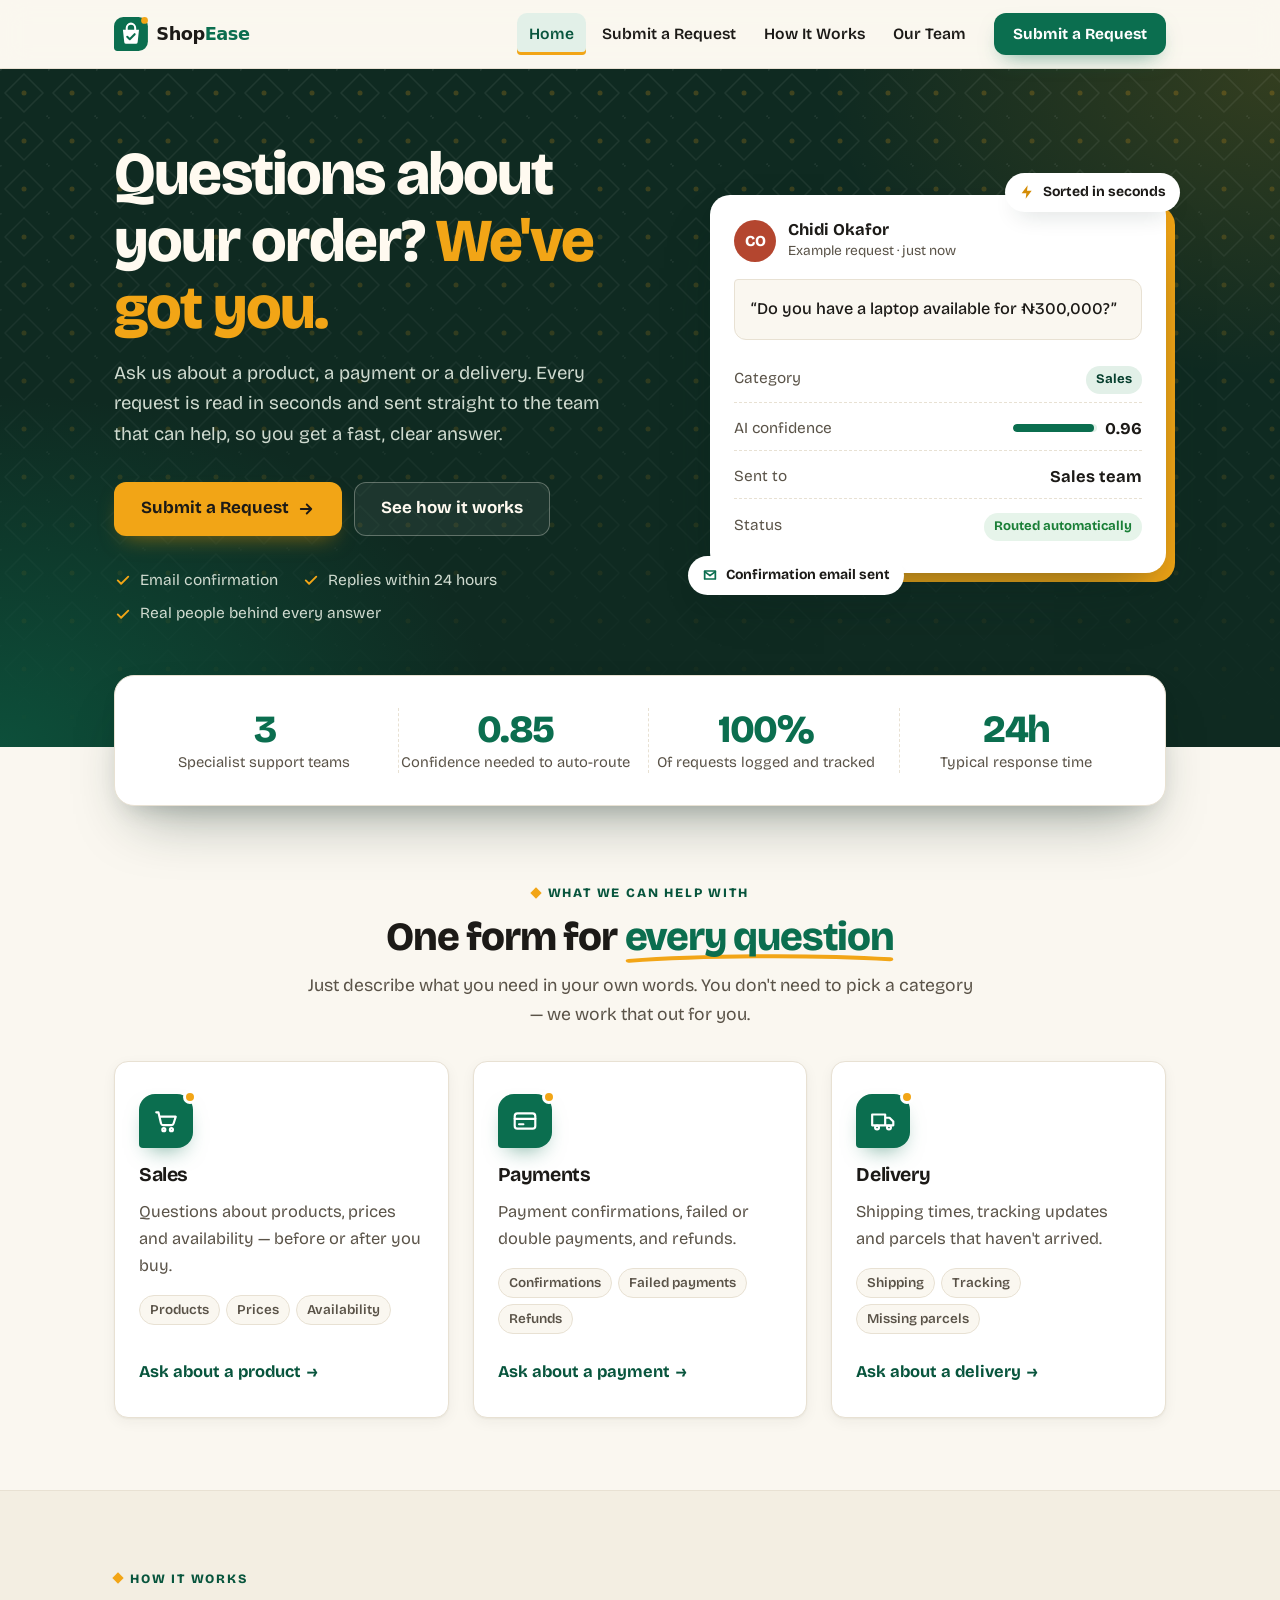
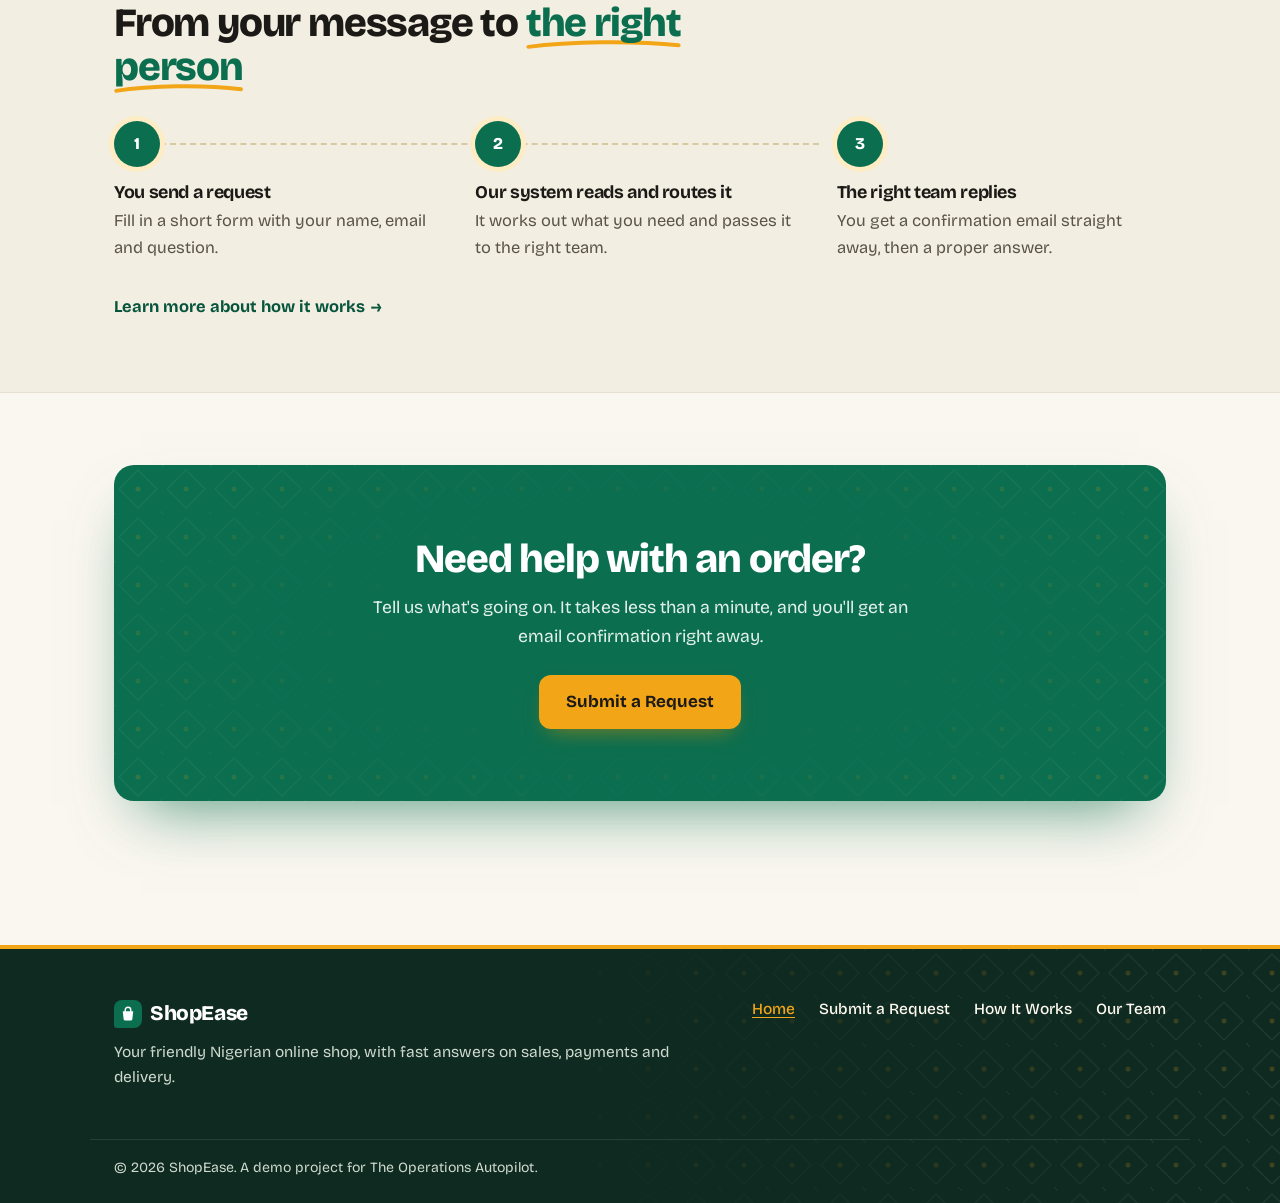
==== commit ff996057: "added new page" ====
--- a/shopease-site/index.html
+++ b/shopease-site/index.html
@@ -38,7 +38,6 @@
     <section class="hero on-dark" aria-labelledby="hero-title">
       <div class="container hero-inner">
         <div>
-          <span class="pill"><span class="pill-dot" aria-hidden="true"></span>Smart support for ShopEase customers</span>
           <h1 id="hero-title">Questions about your order? <span class="highlight">We've got you.</span></h1>
           <p class="lead">Ask us about a product, a payment or a delivery. Every request is read in seconds and sent straight to the team that can help, so you get a fast, clear answer.</p>
           <div class="btn-group">
--- a/shopease-site/css/styles.css
+++ b/shopease-site/css/styles.css
@@ -557,26 +557,9 @@
   color: var(--color-on-dark-muted);
 }
 
-.pill {
-  display: inline-flex;
-  align-items: center;
-  gap: var(--space-2);
-  margin-bottom: var(--space-4);
-  padding: 6px 14px 6px 10px;
-  border: 1px solid rgba(242, 165, 22, 0.35);
-  border-radius: var(--radius-pill);
-  background: rgba(242, 165, 22, 0.1);
-  color: #fde7b5;
-  font-size: 0.88rem;
-  font-weight: 600;
-}
-
-.pill-dot {
-  width: 8px;
-  height: 8px;
-  border-radius: 50%;
-  background: var(--color-accent);
-  box-shadow: 0 0 0 4px rgba(242, 165, 22, 0.22);
+/* Small label above headings on dark backgrounds */
+.on-dark .eyebrow {
+  color: var(--color-accent);
 }
 
 /* ---------- Sections & generic blocks ---------- */
@@ -1778,113 +1761,289 @@
 }
 
 /* ---------- Team ---------- */
+.team-panel {
+  padding: var(--space-6) var(--space-4);
+  background: var(--color-surface);
+  border: 1px solid var(--color-border);
+  border-radius: var(--radius-xl);
+  box-shadow: var(--shadow-lg);
+}
+
+@media (min-width: 768px) {
+  .team-panel {
+    padding: var(--space-7) var(--space-6);
+  }
+}
+
+@media (min-width: 1100px) {
+  .team-panel {
+    padding: var(--space-7);
+  }
+}
+
+.team-group + .team-group {
+  margin-top: var(--space-7);
+  padding-top: var(--space-7);
+  border-top: 1px dashed var(--color-border);
+}
+
+.team-group-head {
+  display: flex;
+  align-items: flex-end;
+  justify-content: space-between;
+  gap: var(--space-4);
+  margin-bottom: var(--space-5);
+}
+
+.team-group-head .eyebrow {
+  margin-bottom: var(--space-2);
+}
+
+.team-group-head h2 {
+  margin: 0;
+  font-size: clamp(1.4rem, 1.5vw + 1rem, 1.9rem);
+}
+
+.team-count {
+  flex: none;
+  margin: 0;
+  padding: 4px 12px;
+  border-radius: var(--radius-pill);
+  background: var(--color-bg-deep);
+  color: var(--color-muted);
+  font-size: 0.86rem;
+  font-weight: 700;
+}
+
+/* Centred rows: an incomplete last row sits in the middle, not hanging left */
 .team-grid {
-  display: grid;
-  gap: var(--space-5);
-  grid-template-columns: minmax(0, 1fr);
+  --cols: 2;
+  --gap: var(--space-4);
+  display: flex;
+  flex-wrap: wrap;
+  justify-content: center;
+  gap: var(--gap);
+}
+
+.team-grid > * {
+  width: calc((100% - (var(--cols) - 1) * var(--gap)) / var(--cols));
+}
+
+.team-grid.is-leads {
+  --cols: 1;
 }
 
 @media (min-width: 600px) {
+  .team-grid.is-members {
+    --cols: 3;
+  }
+}
+
+@media (min-width: 768px) {
   .team-grid {
-    grid-template-columns: repeat(2, minmax(0, 1fr));
-  }
-}
-
-@media (min-width: 960px) {
-  .team-grid {
-    grid-template-columns: repeat(4, minmax(0, 1fr));
-  }
-}
-
-.team-card {
+    --gap: var(--space-5);
+  }
+
+  .team-grid.is-leads {
+    --cols: 2;
+  }
+}
+
+@media (min-width: 1100px) {
+  .team-grid.is-members {
+    --cols: 5;
+  }
+}
+
+/* Member card: framed portrait photo with details underneath */
+.member-card {
+  position: relative;
+  display: flex;
+  flex-direction: column;
+  padding: var(--space-2);
+  overflow: hidden;
+  background: var(--color-surface);
+  border: 1px solid var(--color-border);
+  border-radius: var(--radius-lg);
+  box-shadow: var(--shadow-sm);
+  transition: box-shadow var(--transition), transform var(--transition), border-color var(--transition);
+}
+
+.member-card::after {
+  content: "";
+  position: absolute;
+  left: 0;
+  right: 0;
+  bottom: 0;
+  height: 3px;
+  background: var(--color-accent);
+  transform: scaleX(0);
+  transform-origin: left;
+  transition: transform 0.35s ease;
+}
+
+.member-card:hover {
+  border-color: #d9cfbb;
+  box-shadow: var(--shadow);
+  transform: translateY(-4px);
+}
+
+.member-card:hover::after {
+  transform: scaleX(1);
+}
+
+.member-photo {
   position: relative;
   overflow: hidden;
-  text-align: center;
-  padding: 3.25rem var(--space-5) var(--space-6);
-  border-radius: var(--radius-xl);
-  box-shadow: var(--shadow);
-  transition: box-shadow var(--transition), transform var(--transition);
-}
-
-/* patterned green banner behind the photo */
-.team-card::before {
+  aspect-ratio: 4 / 5;
+  border-radius: var(--radius);
+  background: var(--color-ink);
+}
+
+/* hairline frame so photos with white backgrounds don't melt into the card */
+.member-photo::after {
   content: "";
   position: absolute;
-  inset: 0 0 auto 0;
-  height: 6.75rem;
-  background: var(--pattern-diamond) 0 0 / 40px 40px, var(--color-brand);
-  border-bottom: 4px solid var(--color-accent);
-}
-
-.team-card > * {
-  position: relative;
-}
-
-.team-card:hover {
-  box-shadow: var(--shadow-lg);
-  transform: translateY(-4px);
-}
-
-.team-photo,
-.avatar-initials {
-  width: 7.75rem;
-  height: 7.75rem;
-  aspect-ratio: 1 / 1;
-  margin: 0 auto var(--space-4);
-  border-radius: 50%;
-  border: 5px solid var(--color-surface);
-  box-shadow: 0 12px 24px -10px rgba(15, 42, 33, 0.5);
-}
-
-.team-photo {
+  inset: 0;
+  border-radius: inherit;
+  box-shadow: inset 0 0 0 1px rgba(28, 26, 23, 0.1);
+  pointer-events: none;
+}
+
+.member-photo img {
+  width: 100%;
+  height: 100%;
   object-fit: cover;
-  background: var(--color-bg);
-}
-
-.avatar-initials {
+  object-position: 50% 20%; /* keep faces in frame */
+  transition: transform 0.5s ease;
+}
+
+.member-card:hover .member-photo img {
+  transform: scale(1.04);
+}
+
+/* Shown when there is no photo: patterned tile with marigold initials */
+.member-initials {
   display: grid;
   place-items: center;
-  color: #fff;
-  font-size: 2.3rem;
+  width: 100%;
+  height: 100%;
+  background:
+    var(--pattern-diamond) 0 0 / 40px 40px,
+    radial-gradient(80% 70% at 100% 0%, rgba(242, 165, 22, 0.18), transparent 65%),
+    var(--color-ink);
+  color: var(--color-accent);
+  font-size: clamp(2rem, 2vw + 1.2rem, 2.8rem);
   font-weight: 800;
-  letter-spacing: 0.02em;
+  letter-spacing: 0.04em;
   user-select: none;
 }
 
-.team-name {
+.member-body {
+  flex: 1;
+  padding: var(--space-3) var(--space-2) var(--space-2);
+}
+
+.member-role {
+  margin: 0 0 4px;
+  color: var(--color-brand);
+  font-size: 0.72rem;
+  font-weight: 800;
+  letter-spacing: 0.12em;
+  line-height: 1.3;
+  text-transform: uppercase;
+}
+
+.member-name {
   margin: 0;
-  font-size: 1.2rem;
-}
-
-.team-title {
+  font-size: 1.08rem;
+  line-height: 1.25;
+}
+
+@media (max-width: 599px) {
+  .member-role {
+    font-size: 0.68rem;
+    letter-spacing: 0.05em;
+  }
+
+  .member-name {
+    font-size: 1rem;
+  }
+}
+
+.member-bio {
+  margin: var(--space-2) 0 0;
+  color: var(--color-muted);
+  font-size: 0.92rem;
+  line-height: 1.5;
+}
+
+.member-links {
+  display: flex;
+  gap: var(--space-2);
+  margin-top: var(--space-3);
+}
+
+/* Leadership cards: wider, side-by-side photo and details */
+.member-card.is-lead {
+  flex-direction: row;
+  align-items: center;
+  gap: var(--space-4);
+  padding: var(--space-3);
+  background: #fffdf8;
+}
+
+.member-card.is-lead .member-photo {
+  flex: none;
+  width: 7rem;
+}
+
+.member-card.is-lead .member-body {
+  padding: 0;
+}
+
+.member-card.is-lead .member-role {
   display: inline-block;
-  margin: var(--space-2) 0 0;
-  padding: 3px 12px;
+  margin-bottom: var(--space-2);
+  padding: 3px 10px;
   border-radius: var(--radius-pill);
   background: var(--color-accent-soft);
   color: #6b4500;
-  font-size: 0.88rem;
-  font-weight: 700;
-}
-
-.team-bio {
-  margin: var(--space-3) 0 0;
-  color: var(--color-muted);
-  font-size: 0.97rem;
-}
-
-.team-links {
-  display: flex;
-  justify-content: center;
-  gap: var(--space-2);
-  margin-top: var(--space-4);
+  letter-spacing: 0.08em;
+}
+
+.member-card.is-lead .member-name {
+  font-size: 1.3rem;
+}
+
+.member-card.is-lead .member-initials {
+  font-size: 2rem;
+}
+
+@media (min-width: 1100px) {
+  .member-card.is-lead {
+    gap: var(--space-5);
+    padding: var(--space-4);
+  }
+
+  .member-card.is-lead .member-photo {
+    width: 9.5rem;
+  }
+
+  .member-card.is-lead .member-name {
+    font-size: 1.5rem;
+  }
+
+  .member-card.is-lead .member-initials {
+    font-size: 2.6rem;
+  }
 }
 
 .social-link {
   display: inline-grid;
   place-items: center;
-  width: 40px;
-  height: 40px;
+  width: 36px;
+  height: 36px;
   border: 1px solid var(--color-border);
   border-radius: 50%;
   color: var(--color-muted);
@@ -1898,8 +2057,8 @@
 }
 
 .social-link svg {
-  width: 18px;
-  height: 18px;
+  width: 16px;
+  height: 16px;
 }
 
 /* ---------- Footer ---------- */
@@ -2020,9 +2179,12 @@
     gap: var(--space-9);
   }
 
-  .grid,
+  .grid {
+    gap: var(--space-6);
+  }
+
   .team-grid {
-    gap: var(--space-6);
+    --gap: var(--space-6);
   }
 }
 
@@ -2085,7 +2247,7 @@
   }
 
   .service-card:hover,
-  .team-card:hover,
+  .member-card:hover,
   .flow-card:hover,
   .btn:hover {
     transform: none;
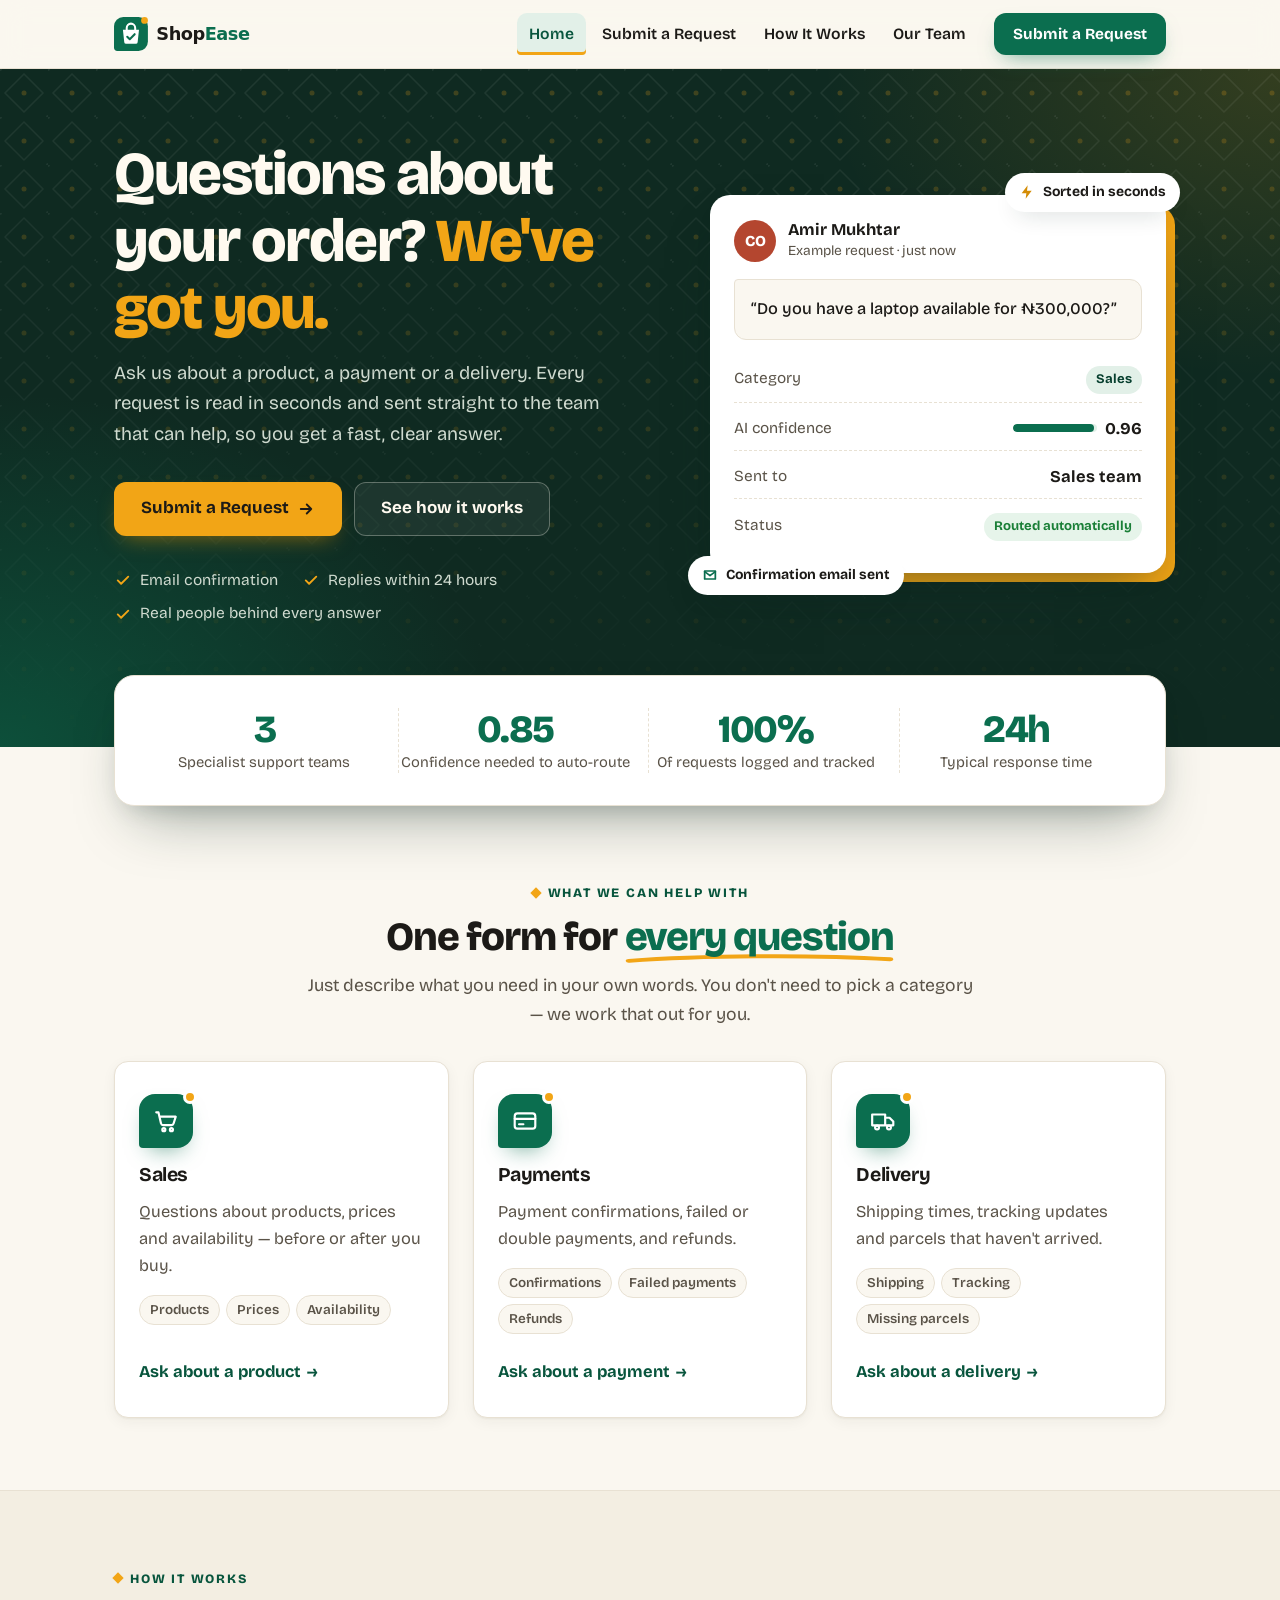
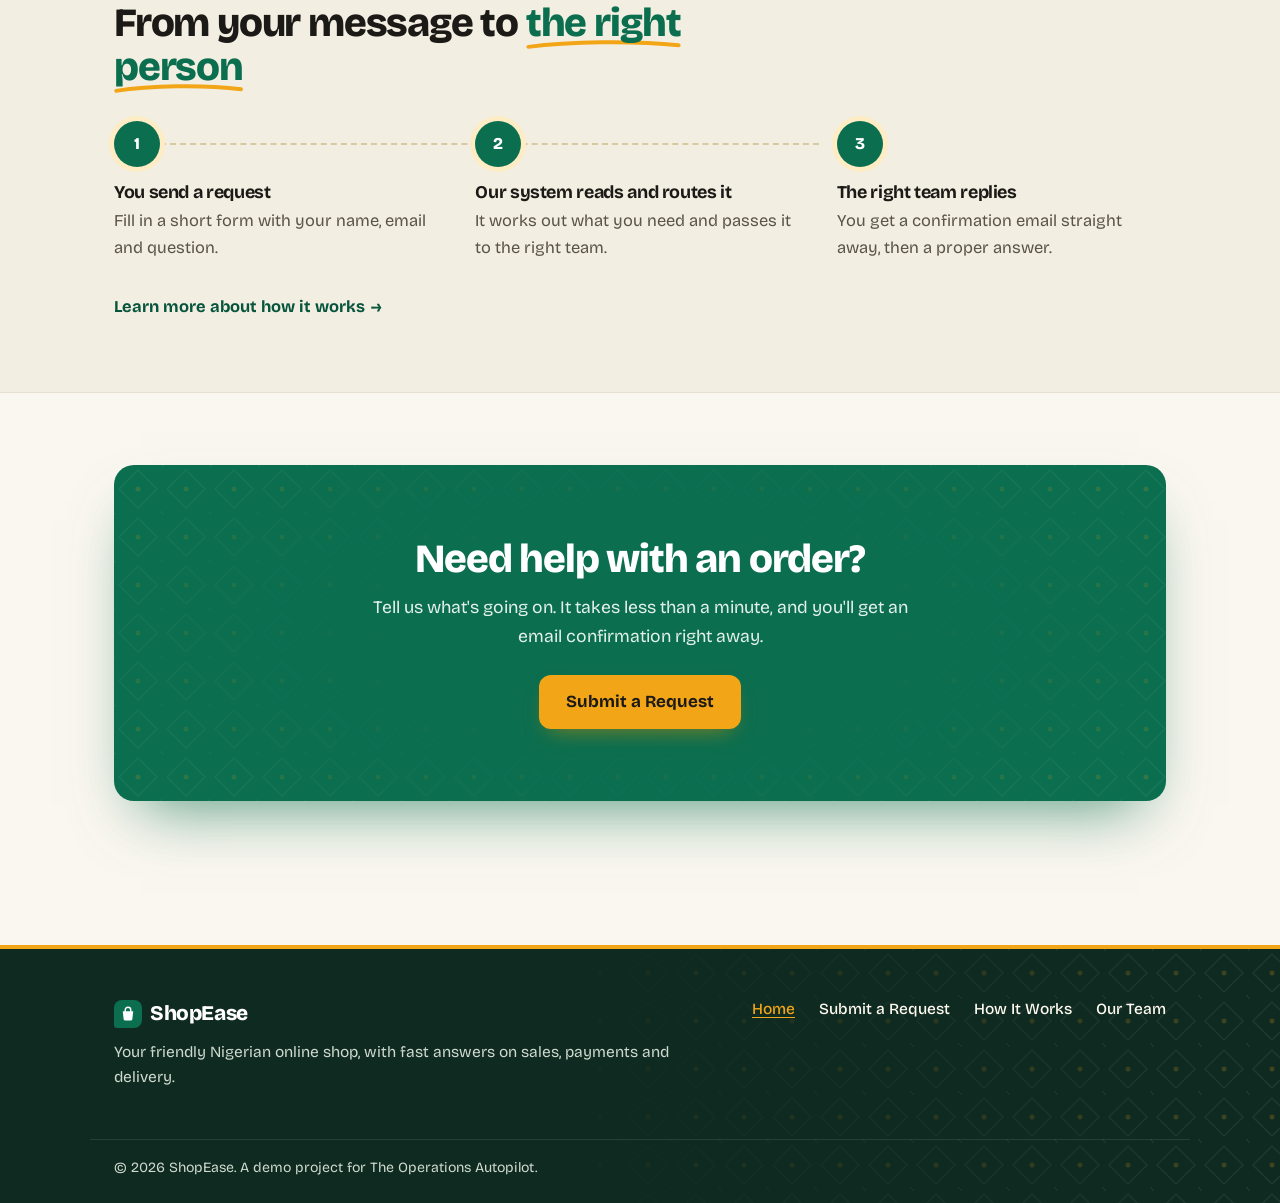
==== commit 5a67b059: "added a new name" ====
--- a/shopease-site/index.html
+++ b/shopease-site/index.html
@@ -60,7 +60,7 @@
           <figure class="card hero-visual">
             <figcaption>
               <span class="mock-avatar" aria-hidden="true">CO</span>
-              <span><span class="mock-from">Chidi Okafor</span><span class="mock-time">Example request · just now</span></span>
+              <span><span class="mock-from">Amir Mukhtar</span><span class="mock-time">Example request · just now</span></span>
             </figcaption>
             <p class="mock-message">“Do you have a laptop available for ₦300,000?”</p>
             <dl class="mock-result">
--- a/shopease-site/css/styles.css
+++ b/shopease-site/css/styles.css
@@ -1335,6 +1335,11 @@
   color: var(--color-error);
 }
 
+.field-optional {
+  color: var(--color-muted);
+  font-weight: 500;
+}
+
 .field input,
 .field textarea {
   display: block;
